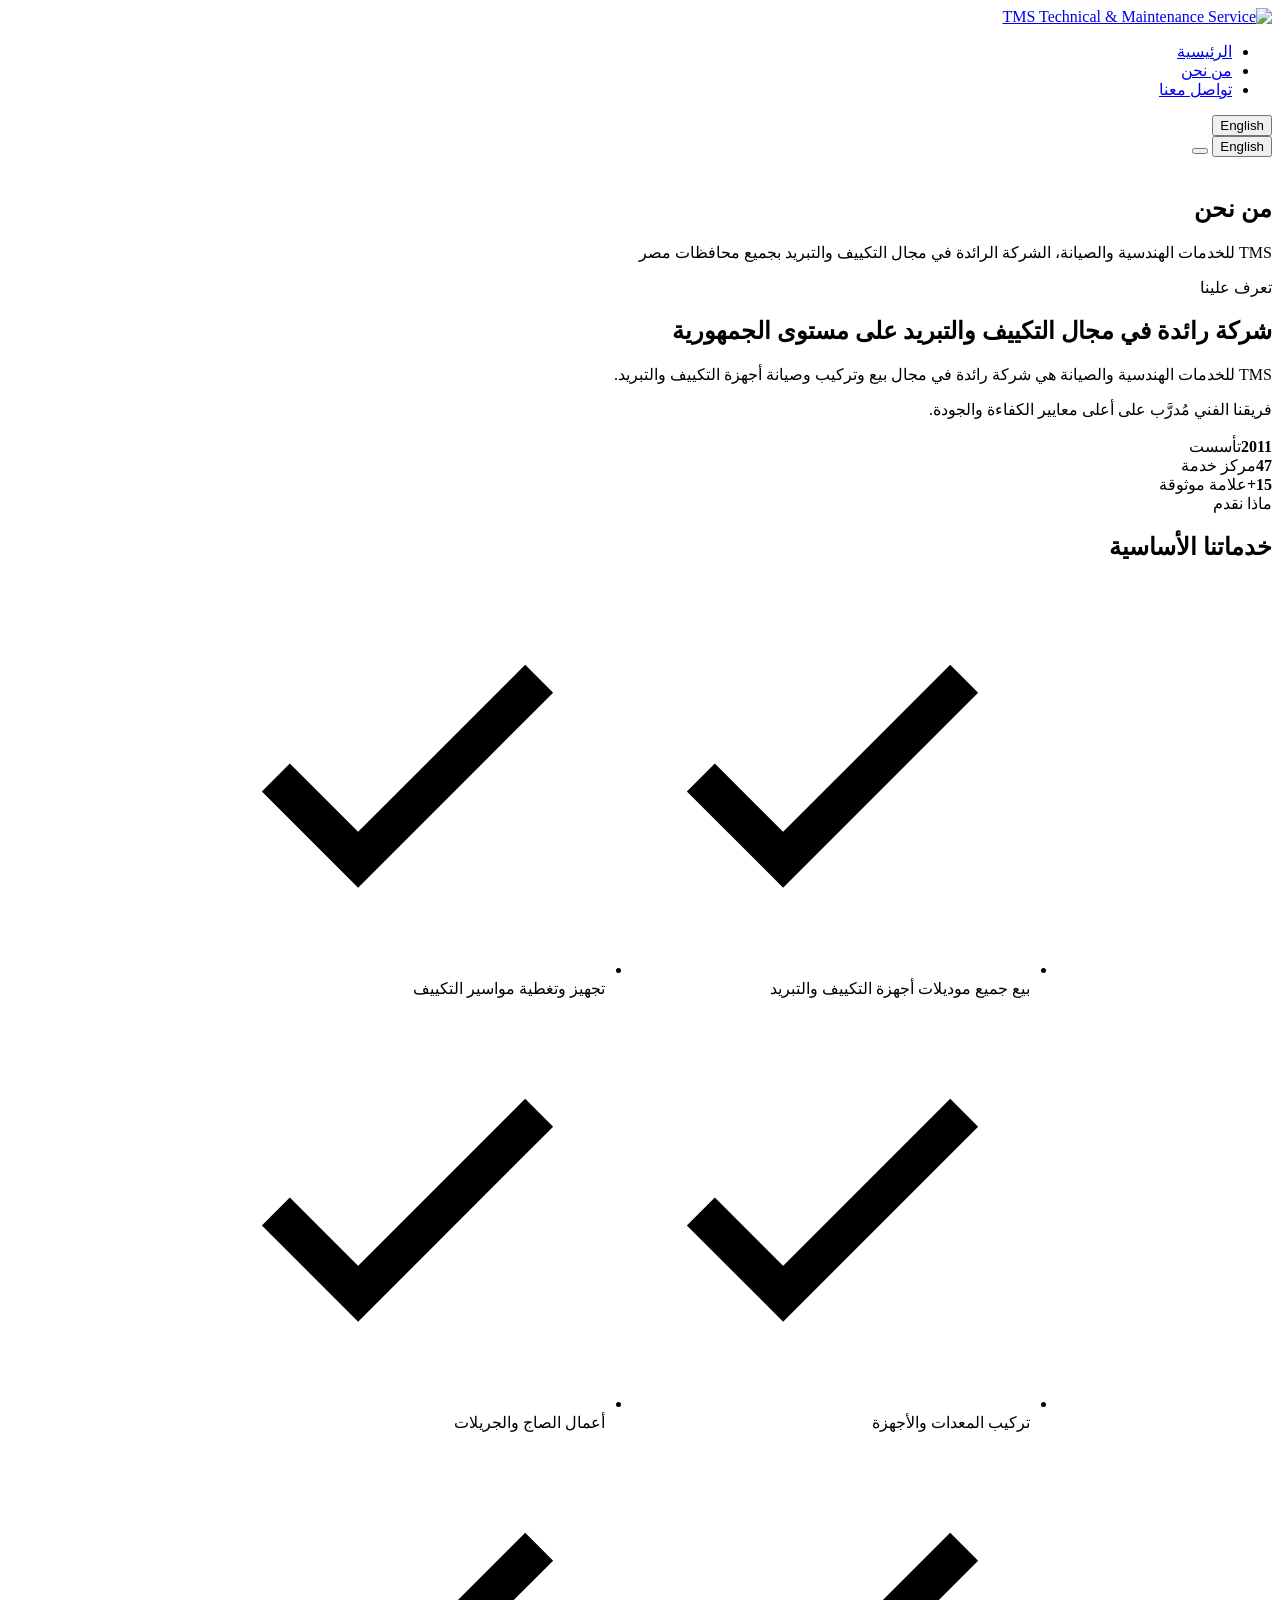
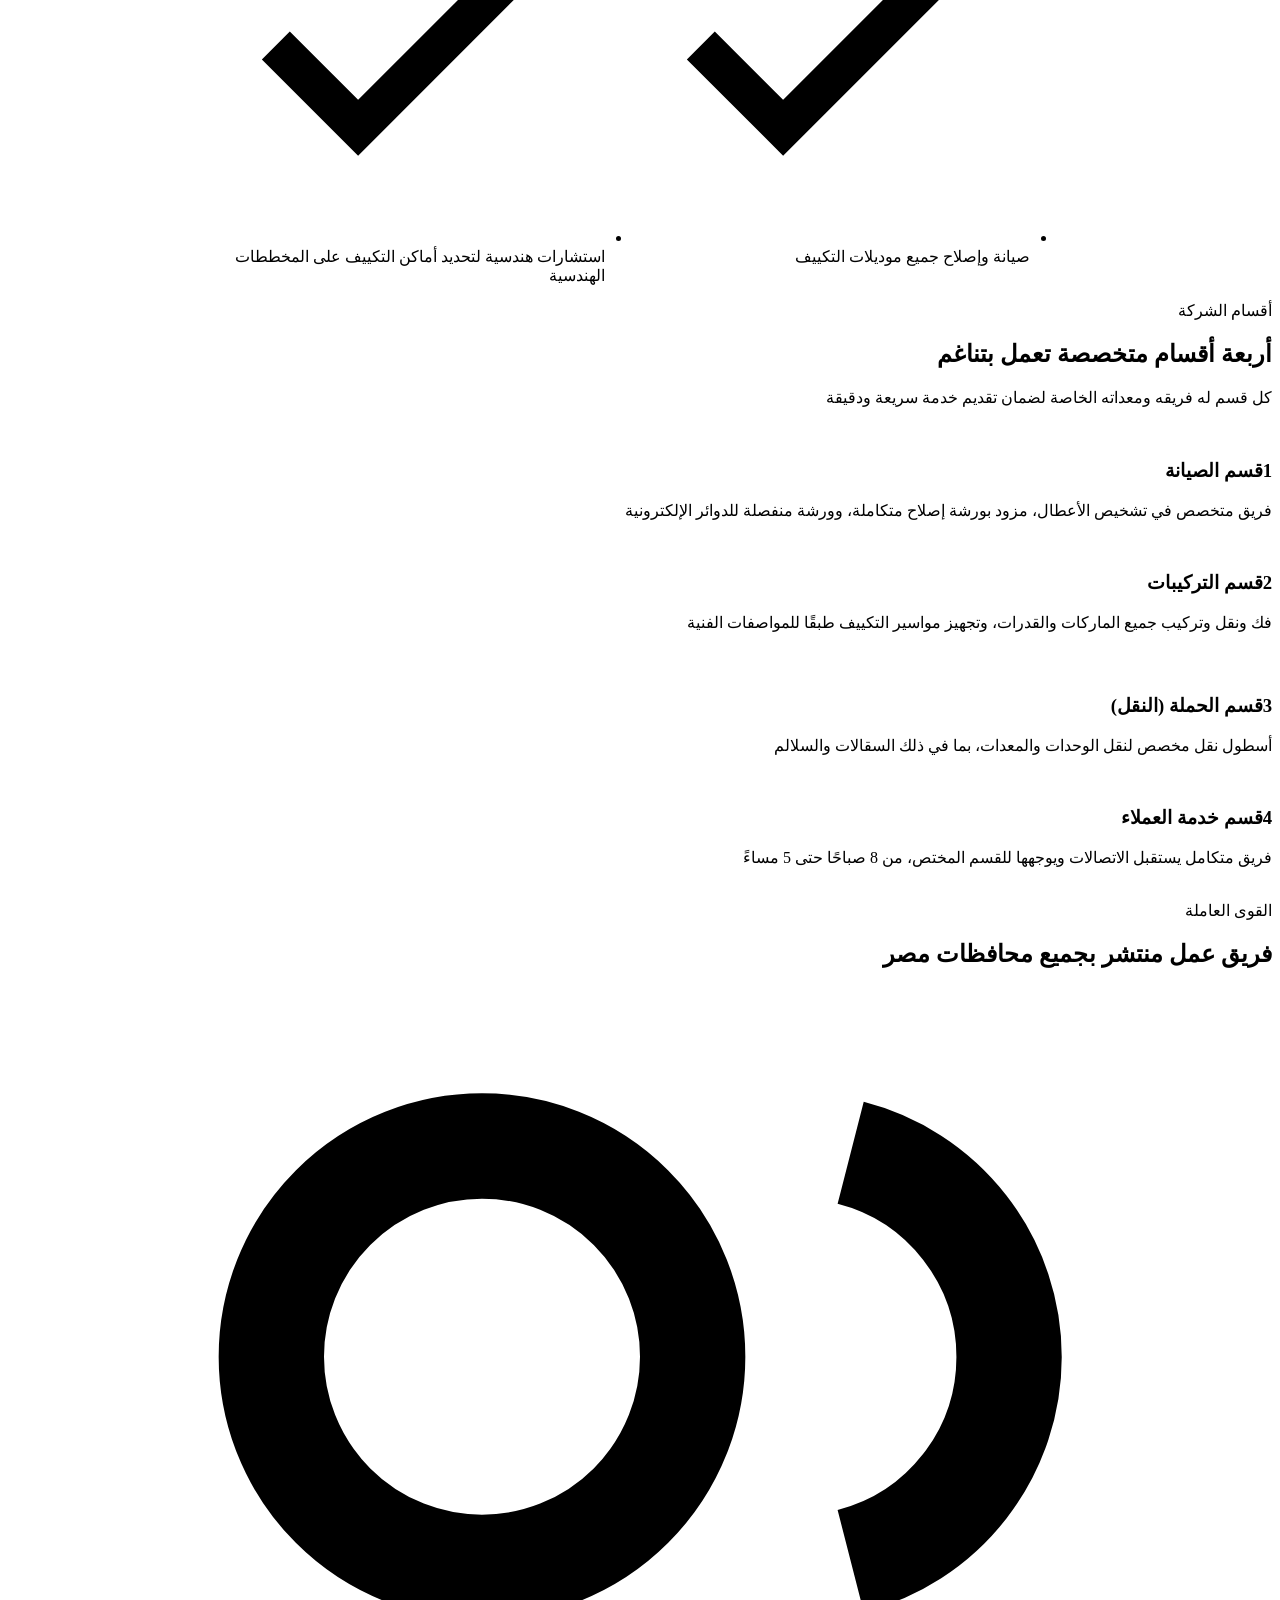
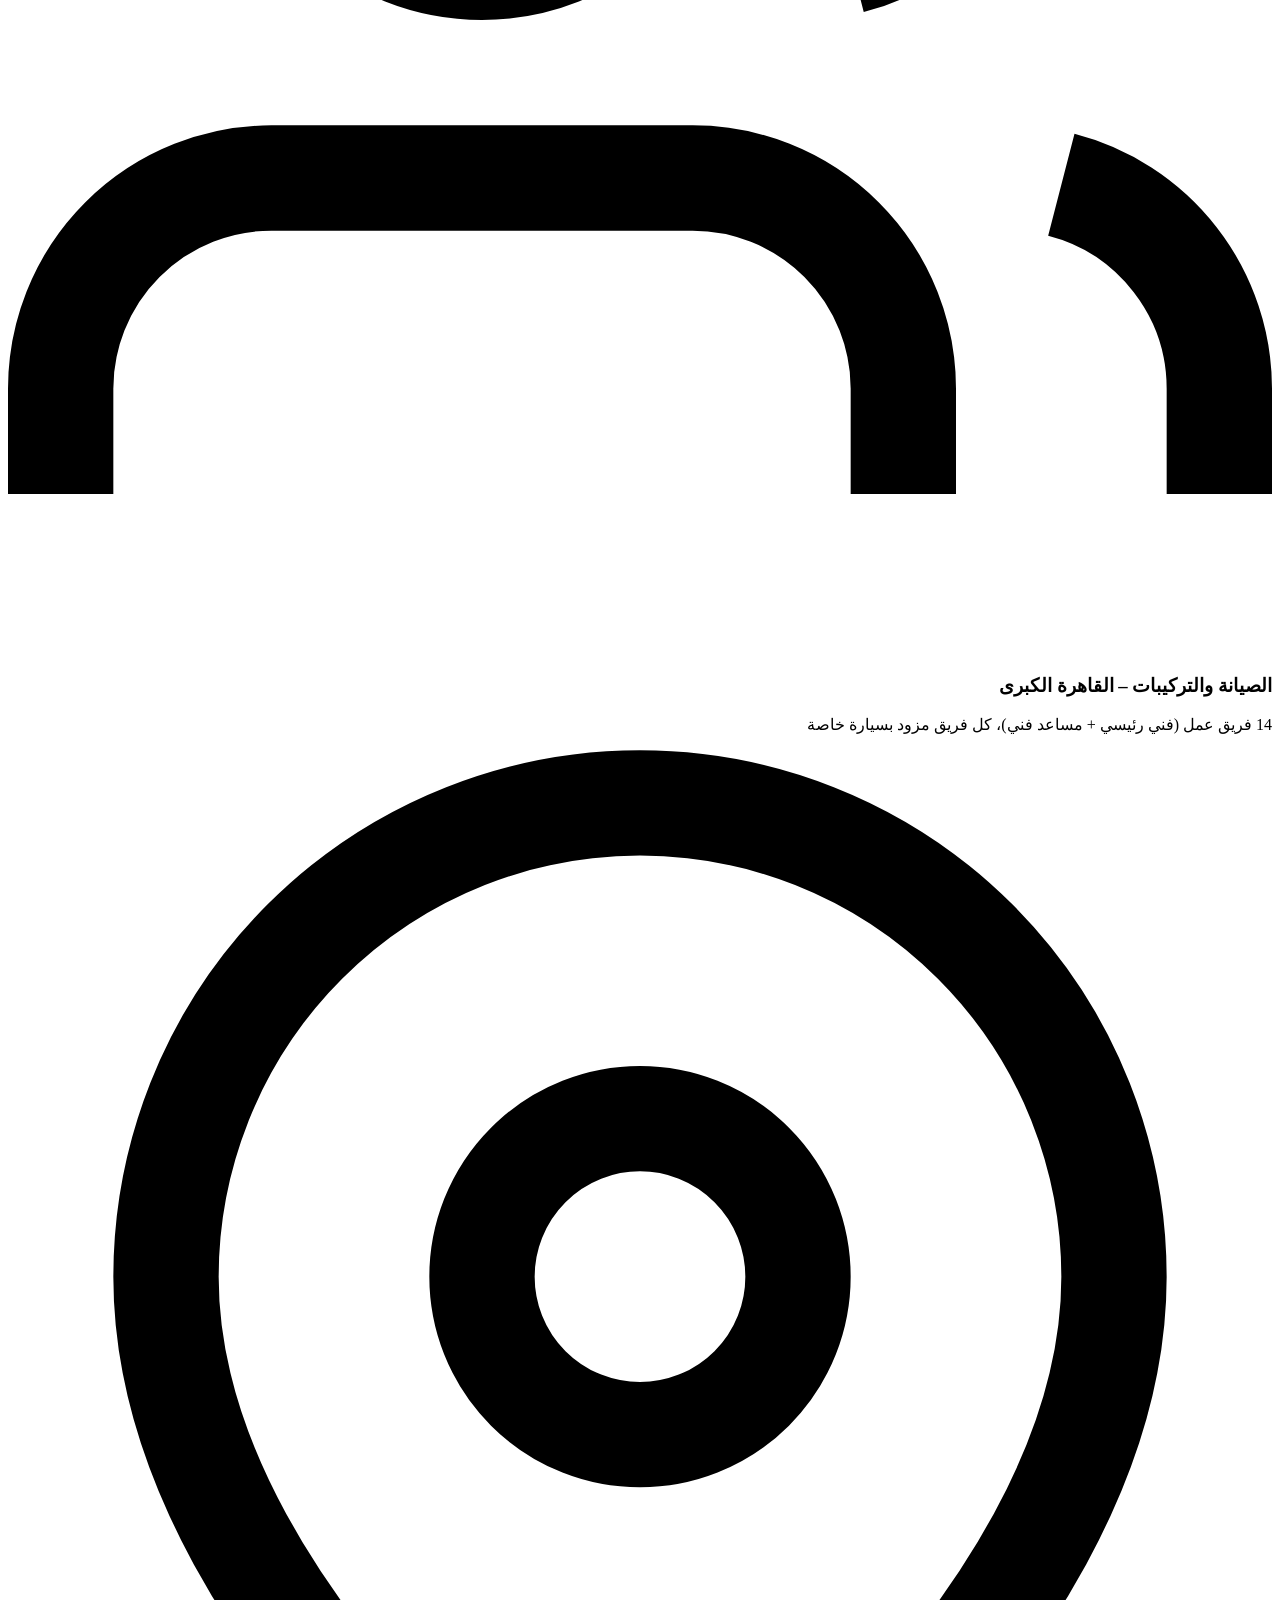
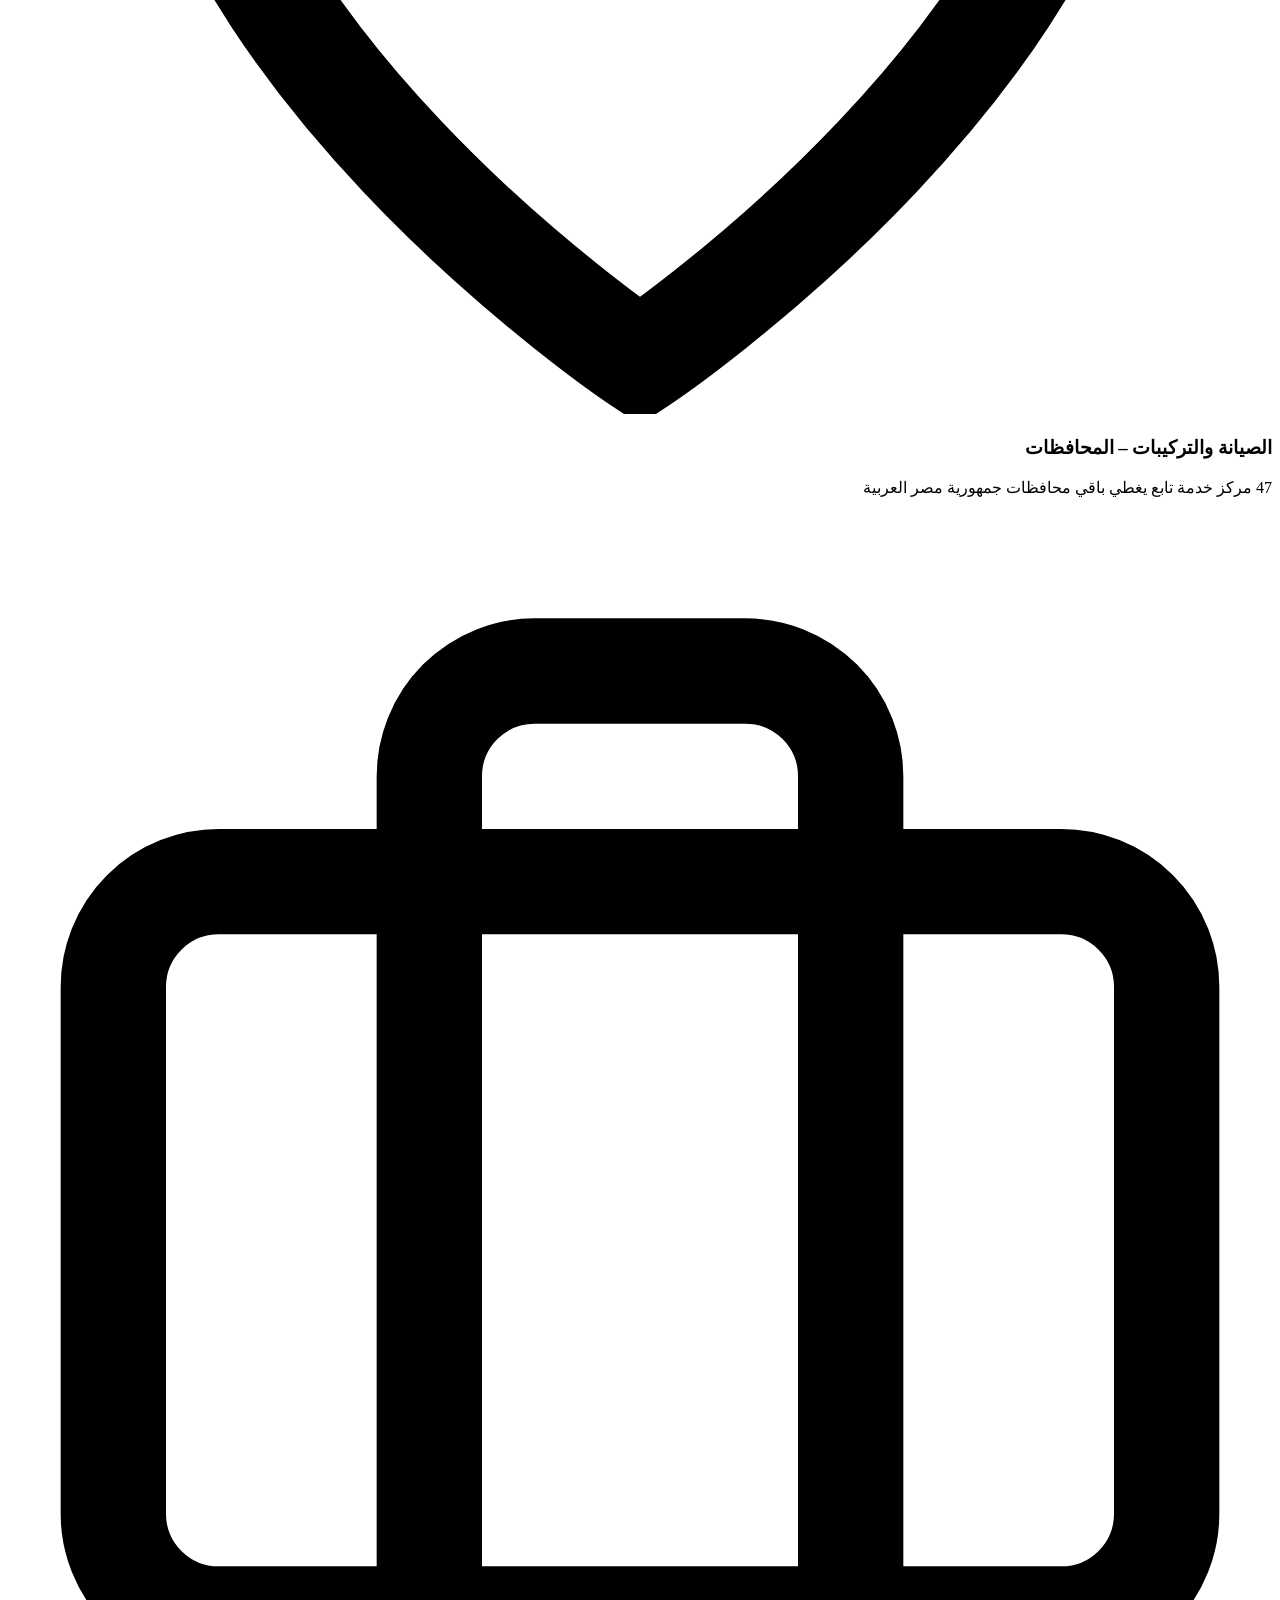
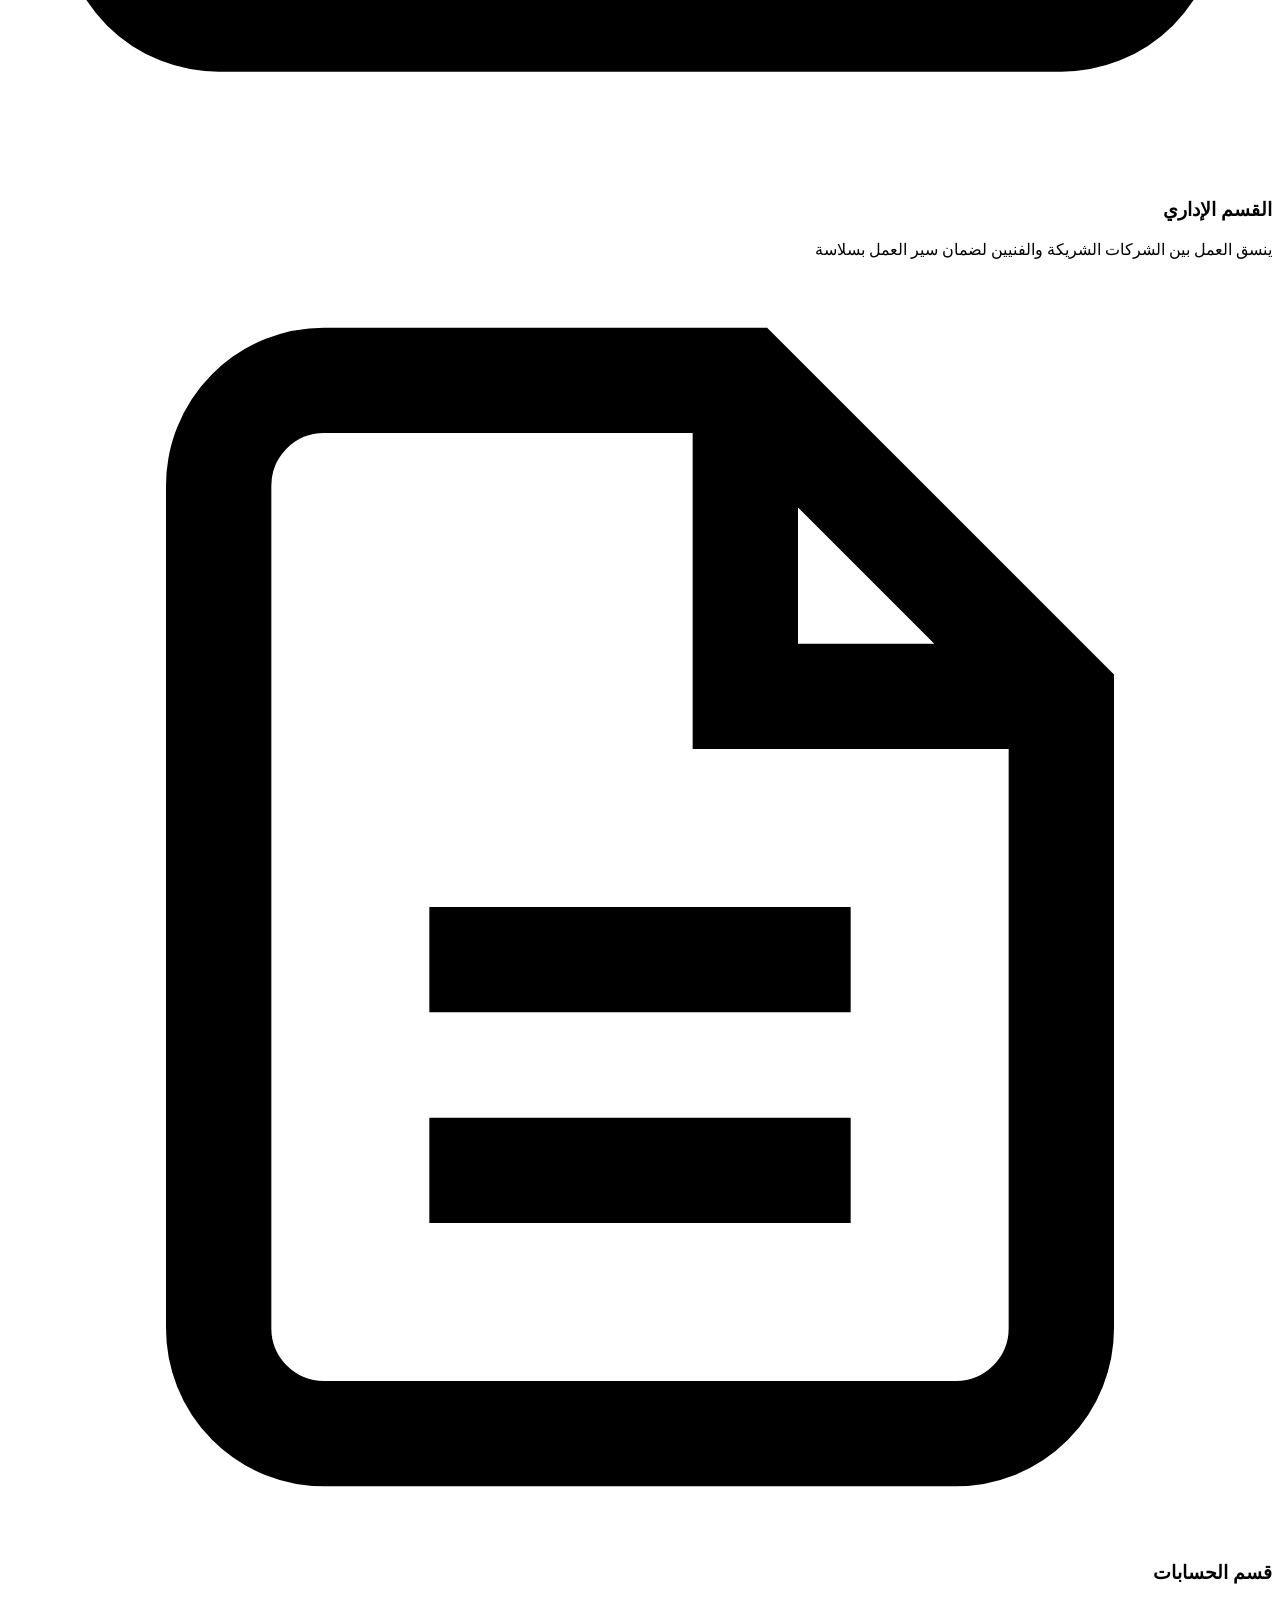
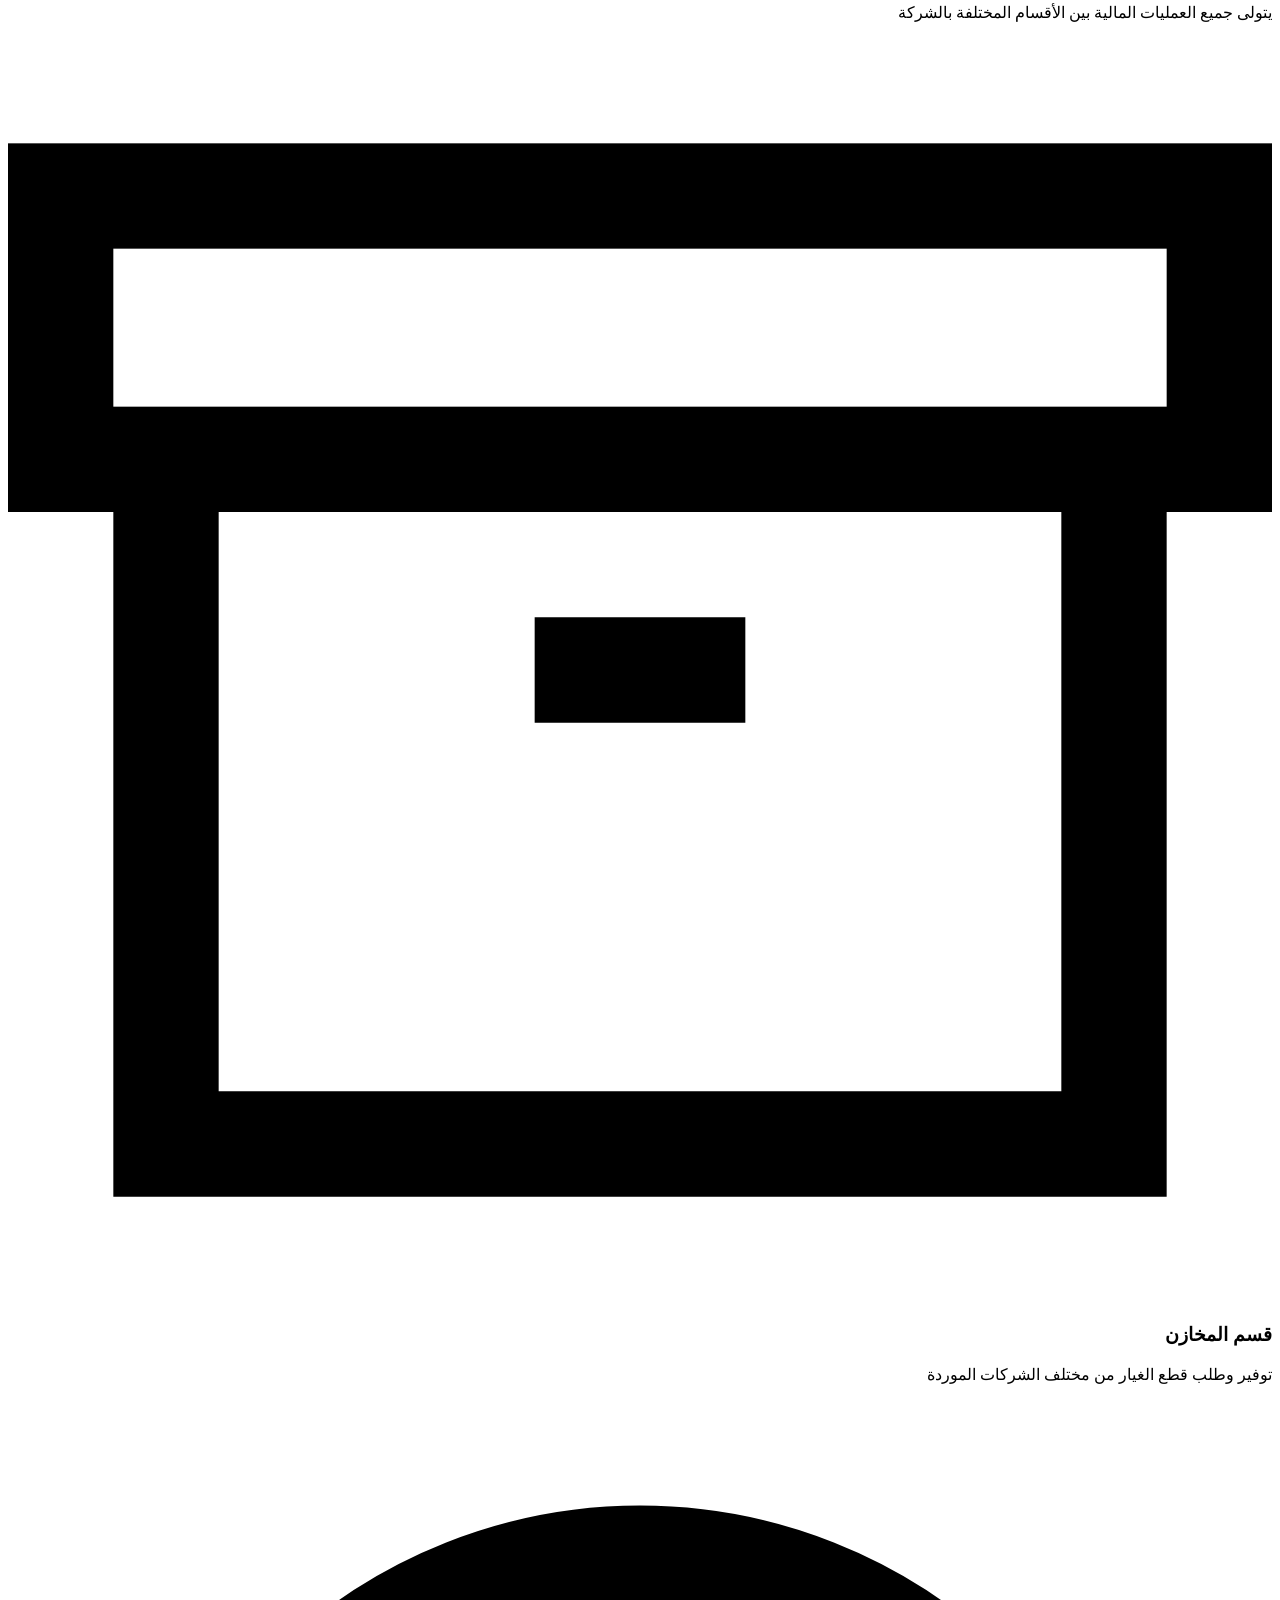
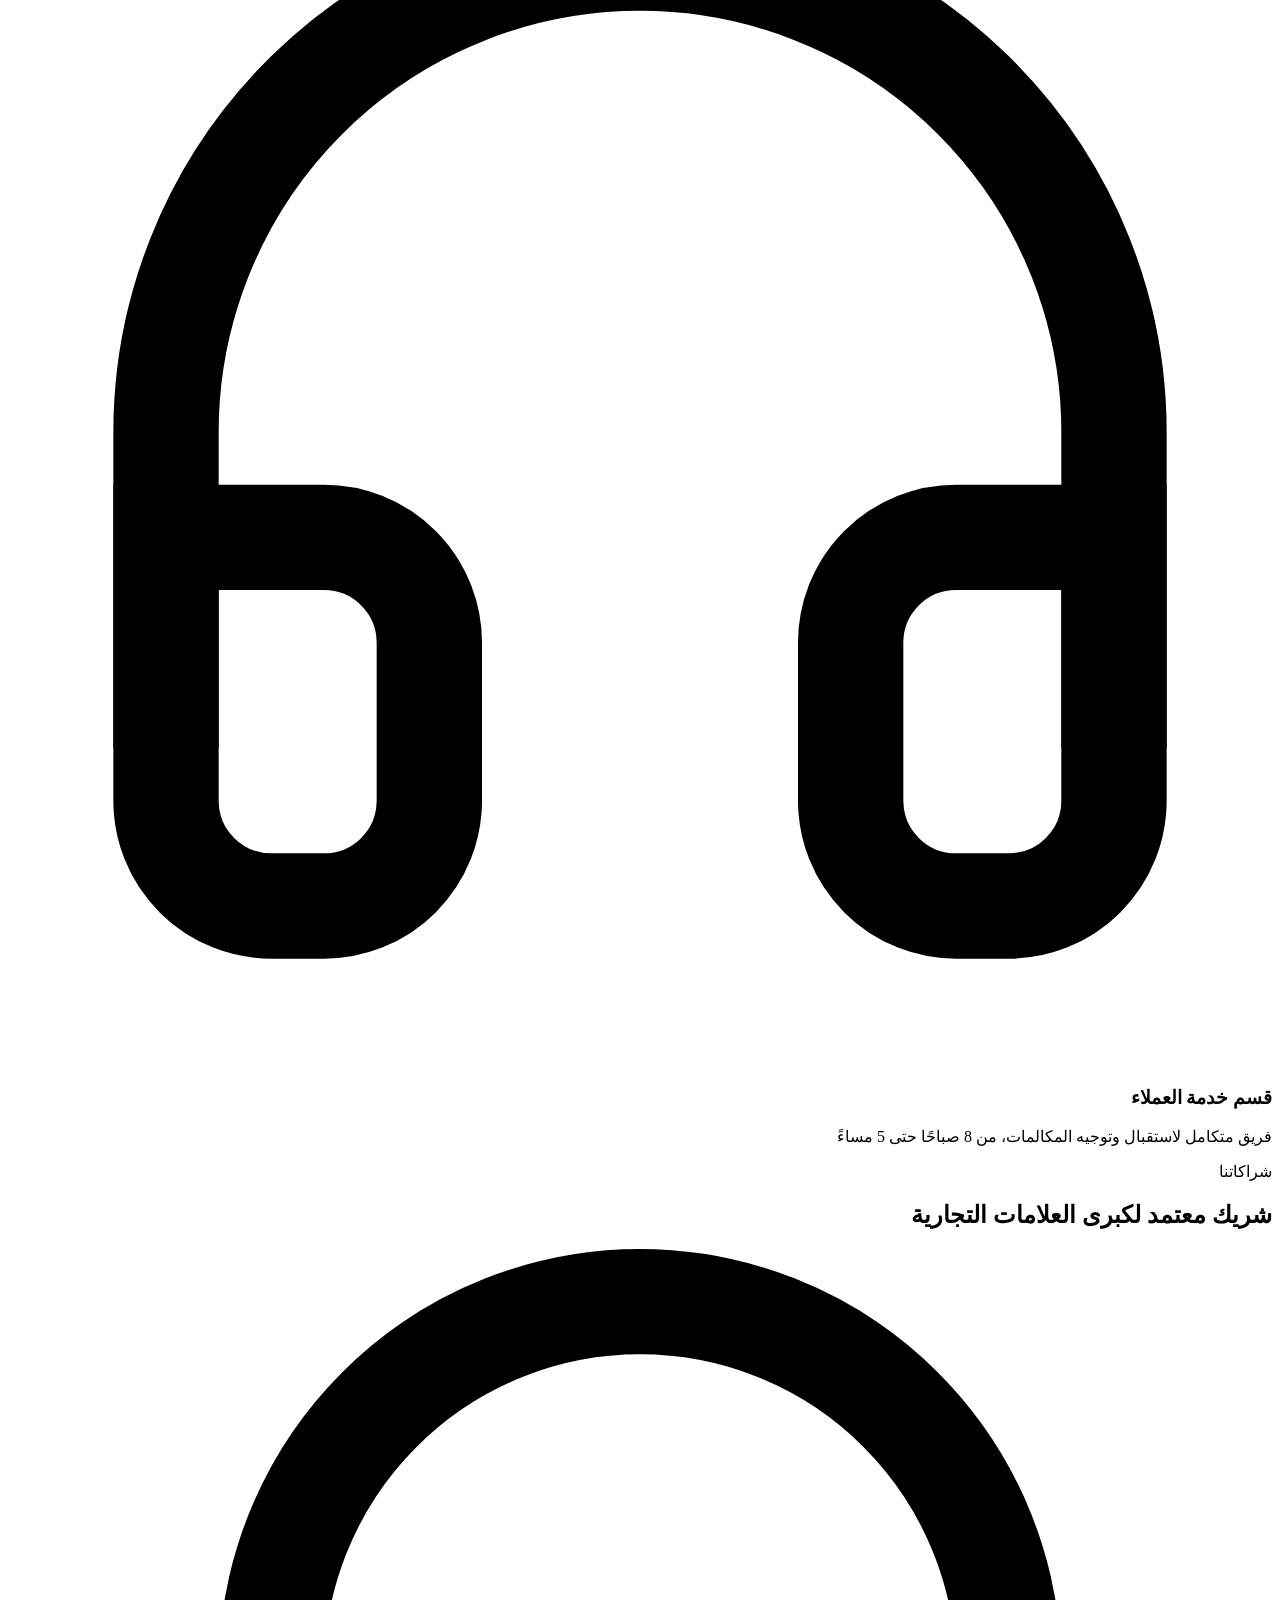
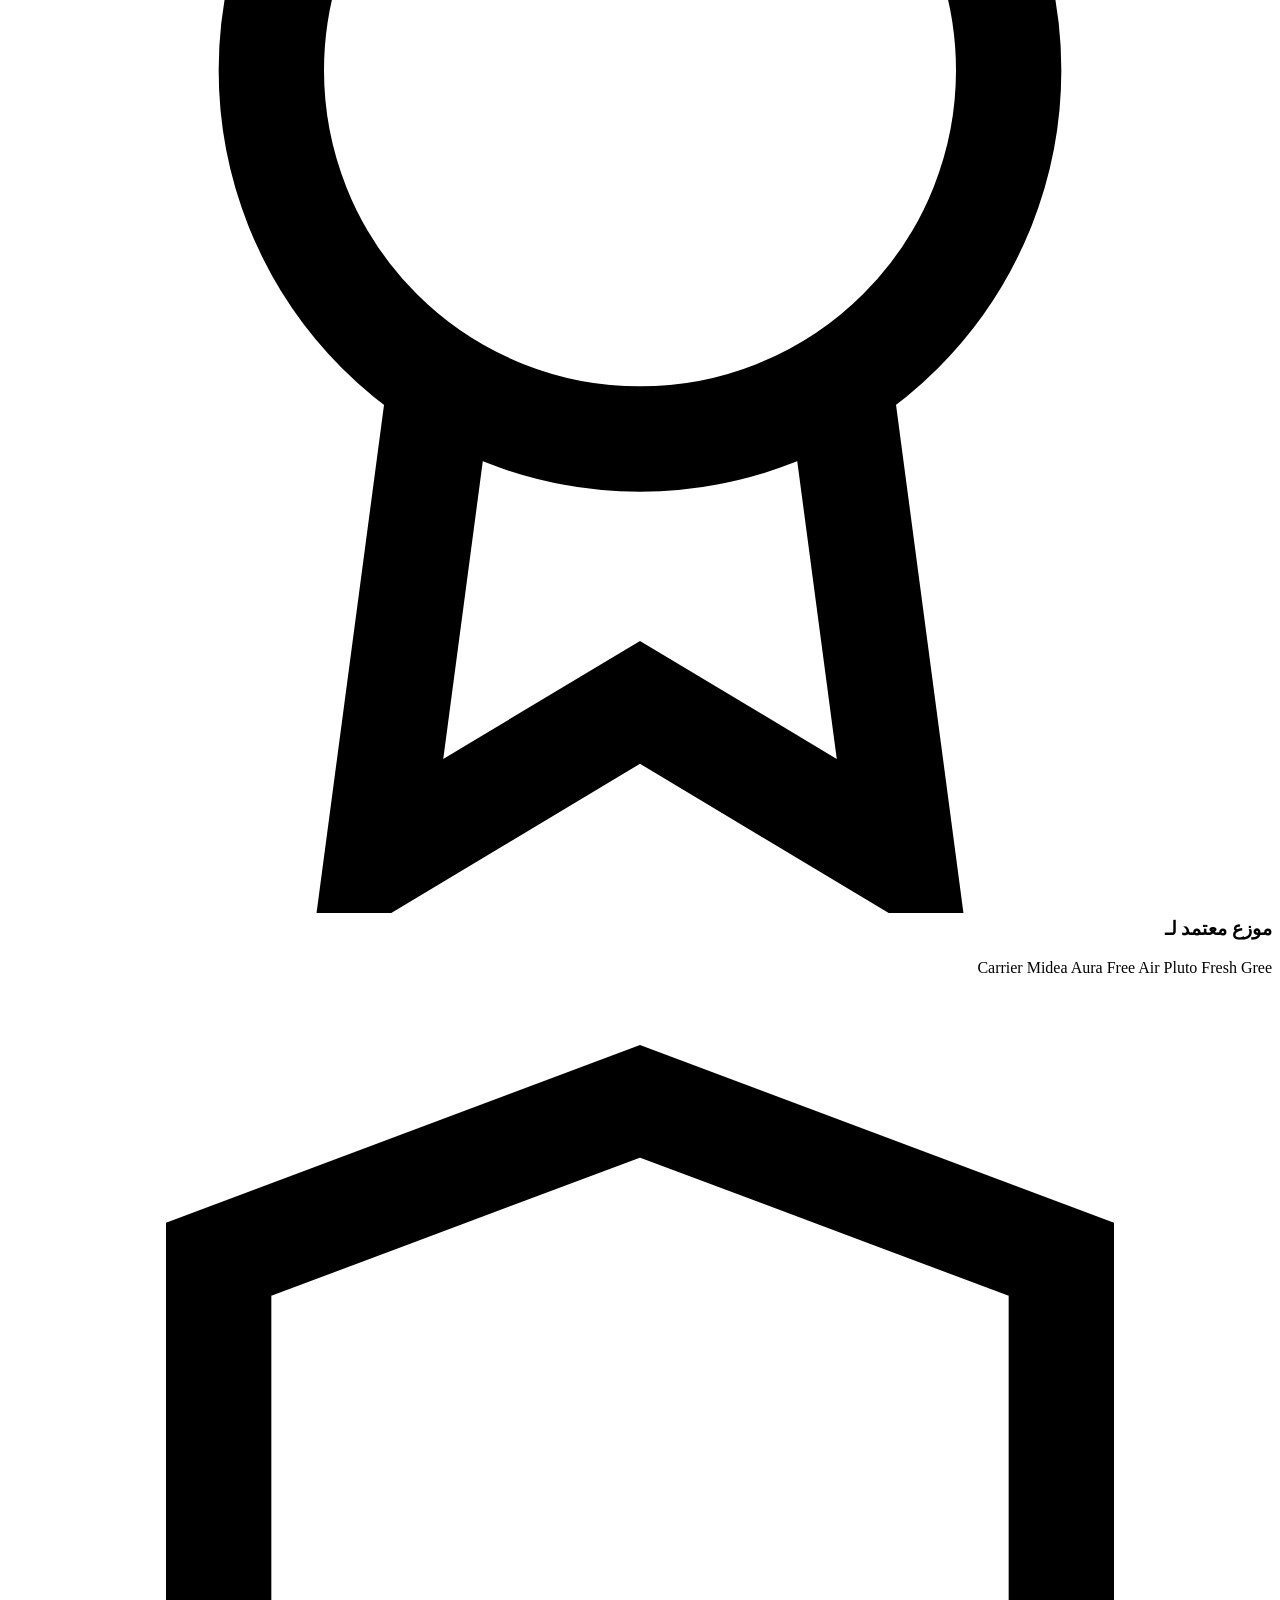
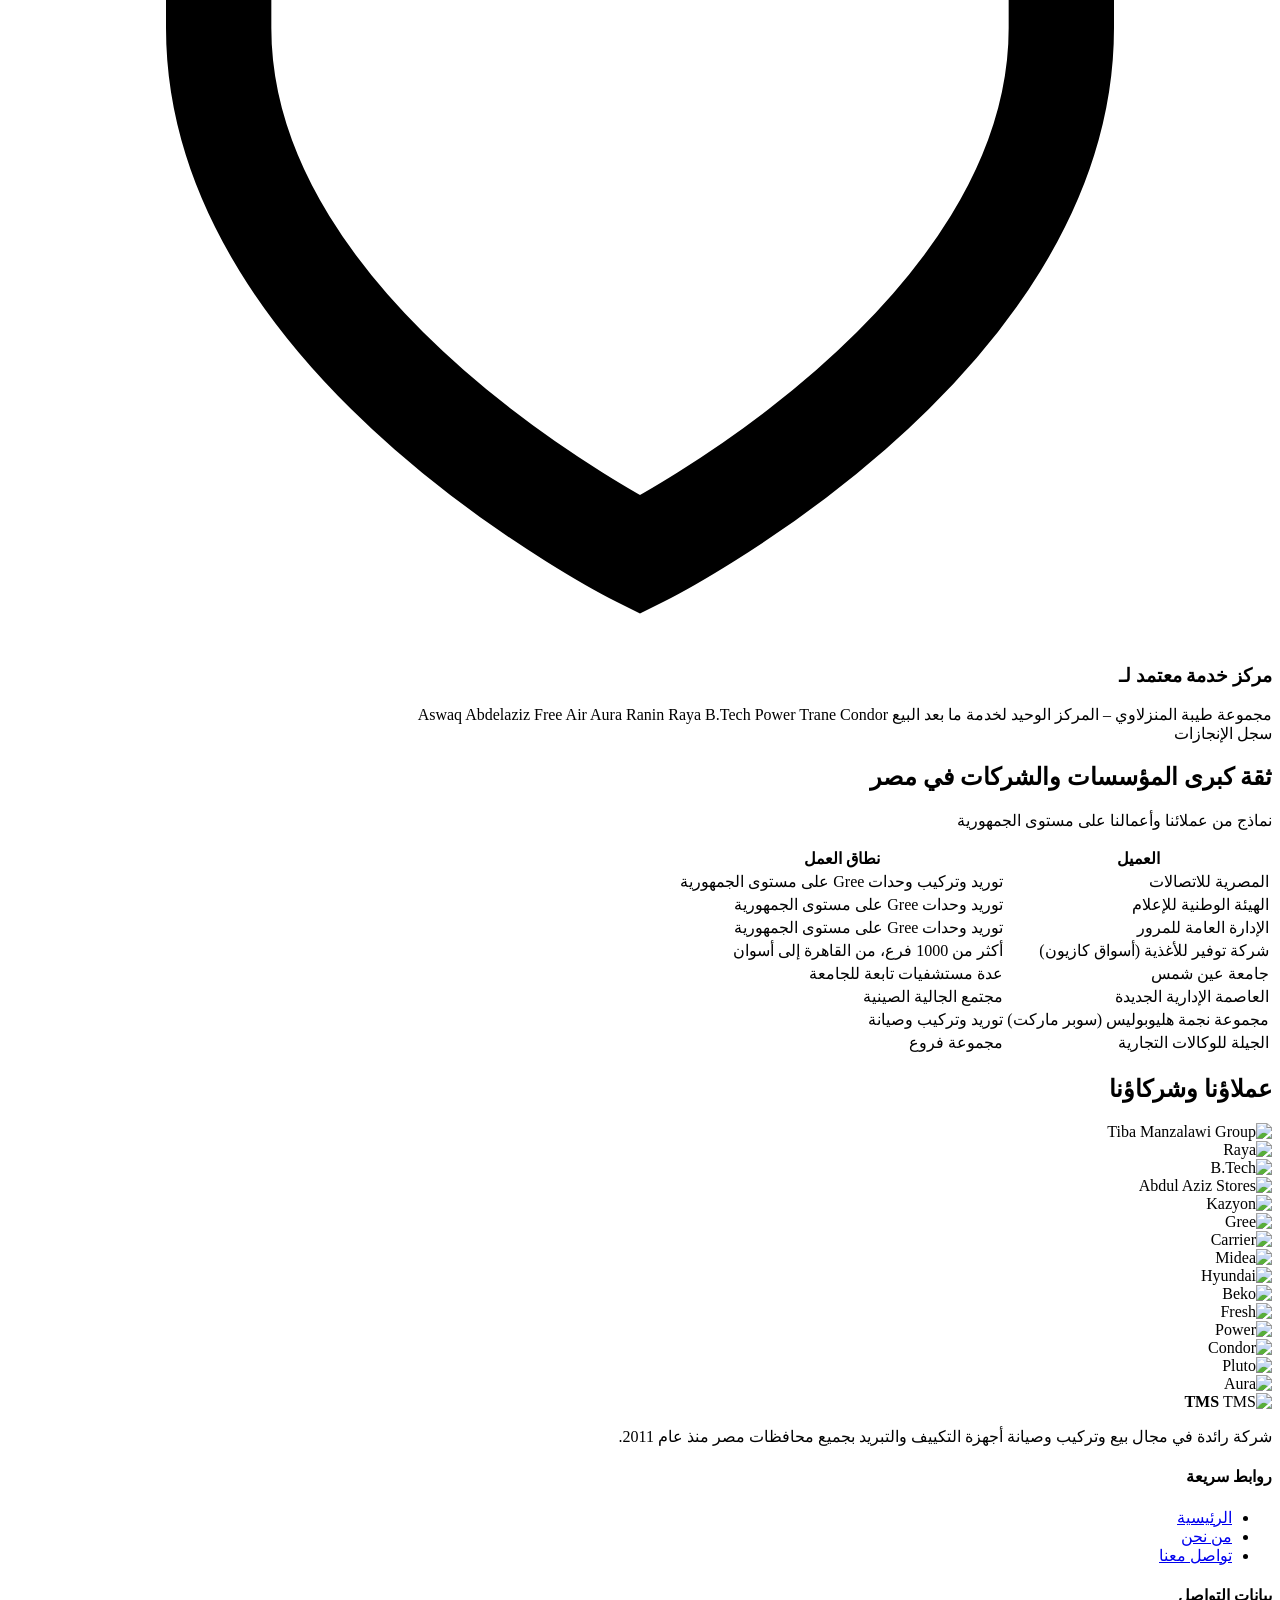
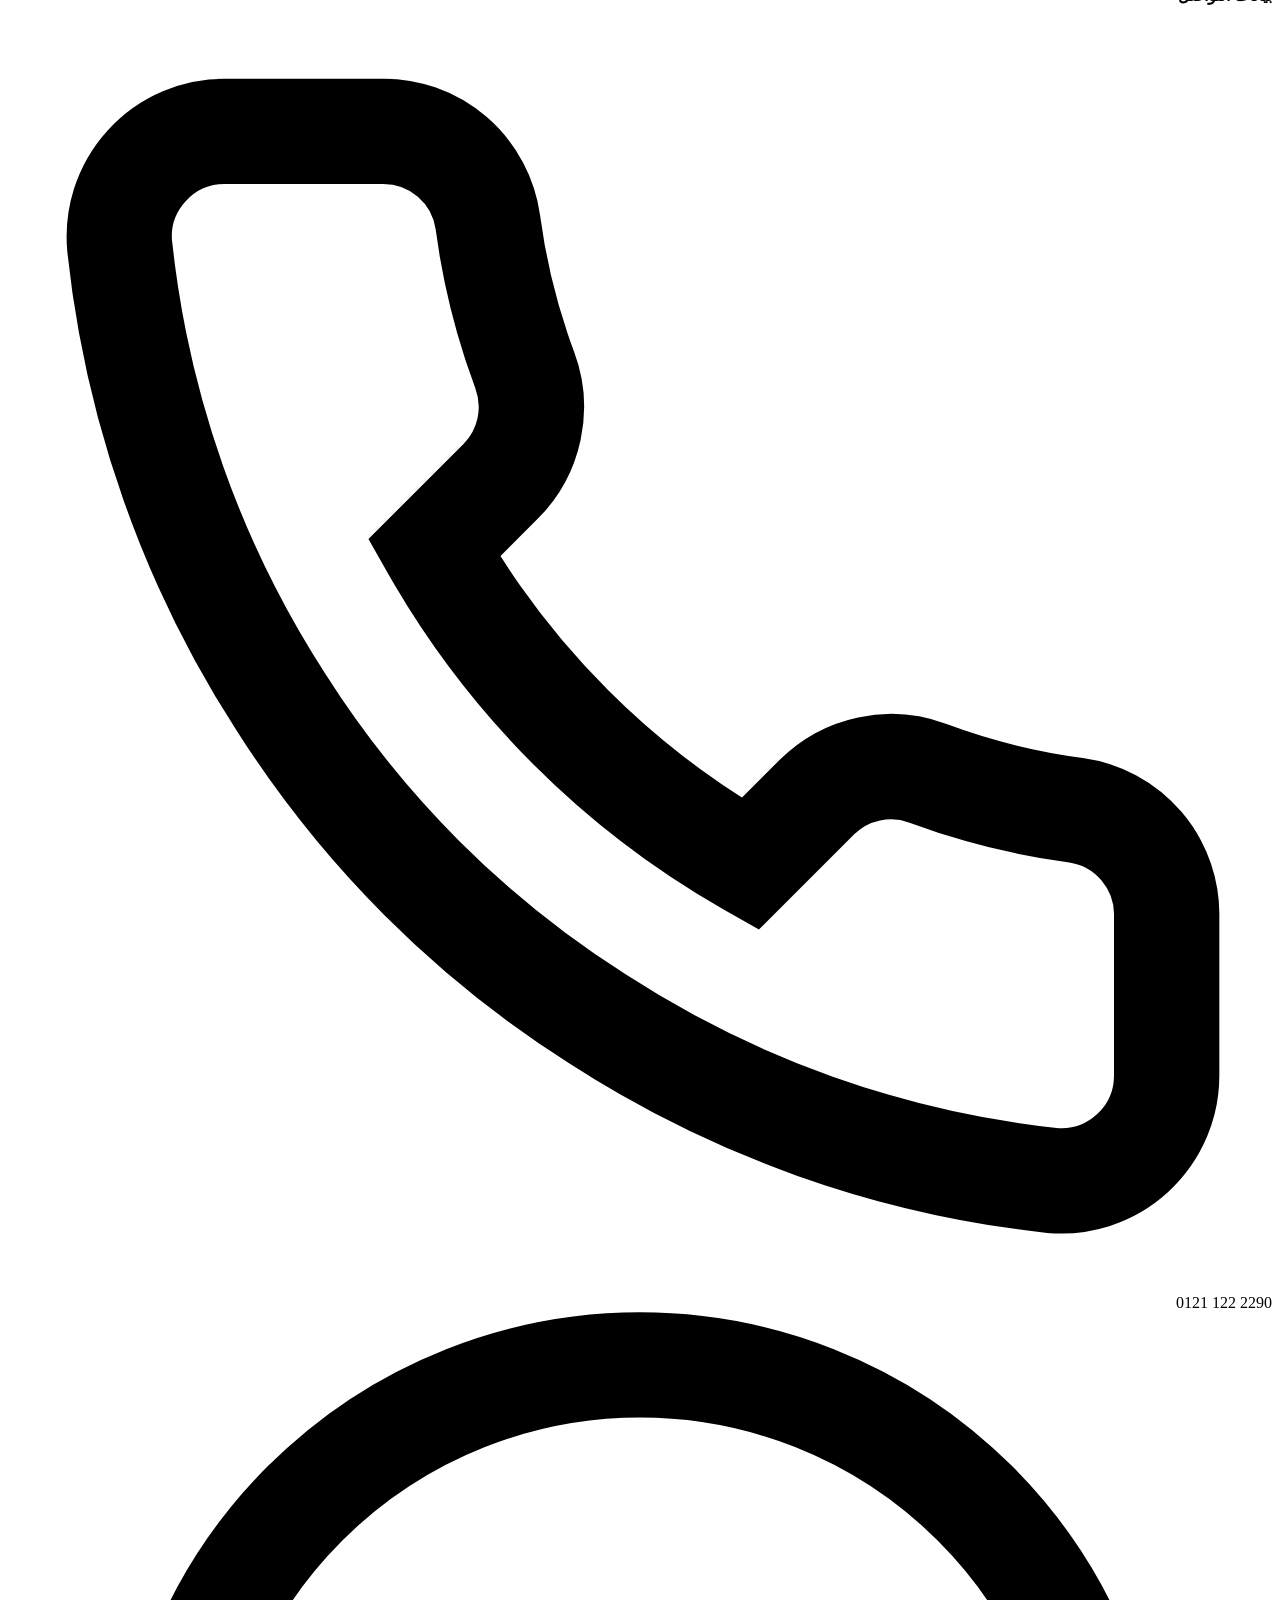
==== about.html @ 7bf766c4 "Add files via upload" ====
<!DOCTYPE html>
<html lang="ar" dir="rtl">
<head>
<meta charset="UTF-8">
<meta name="viewport" content="width=device-width, initial-scale=1.0">
<title data-i18n-title="meta.aboutTitle">TMS | من نحن</title>
<meta name="description" content="TMS للخدمات الهندسية والصيانة - شركة رائدة في مجال التكييف والتبريد بجميع محافظات مصر منذ 2011">
<script>(function(){try{var l=localStorage.getItem('tms-lang')||'ar';document.documentElement.setAttribute('lang',l);document.documentElement.setAttribute('dir', l==='ar'?'rtl':'ltr');}catch(e){}})();</script>
<link rel="preconnect" href="https://fonts.googleapis.com">
<link rel="preconnect" href="https://fonts.gstatic.com" crossorigin>
<link href="https://fonts.googleapis.com/css2?family=Cairo:wght@400;500;600;700;800&display=swap" rel="stylesheet">
<link rel="icon" type="image/svg+xml" href="assets/logo/favicon.svg">
<link rel="stylesheet" href="css/style.css">
</head>
<body>

<header class="site-header">
  <div class="container">
    <a href="index.html" class="brand">
      <img class="brand-logo" src="assets/logo/TMS-arabic-horizontal-blue-noline.svg" data-logo-ar="assets/logo/TMS-arabic-horizontal-blue-noline.svg" data-logo-en="assets/logo/TMS-horizontal-blue-noline.svg" alt="TMS Technical &amp; Maintenance Service">
    </a>
    <nav class="main-nav" id="main-nav">
      <ul>
        <li><a href="index.html" data-i18n="nav.home">الرئيسية</a></li>
        <li><a href="about.html" aria-current="page" data-i18n="nav.about">من نحن</a></li>
        <li><a href="contact.html" data-i18n="nav.contact">تواصل معنا</a></li>
      </ul>
      <div class="nav-actions">
        <button class="lang-toggle" type="button">English</button>
      </div>
    </nav>
    <div class="mobile-controls">
      <button class="lang-toggle" type="button">English</button>
      <button class="nav-burger" aria-label="Menu" aria-expanded="false" aria-controls="main-nav">
        <span></span><span></span><span></span>
      </button>
    </div>
  </div>
</header>

<main>

  <section class="page-hero">
    <div class="container">
      <img src="assets/logo/TMS-icon-white.svg" alt="">
      <h1 data-i18n="about.heroTitle">من نحن</h1>
      <p data-i18n="about.heroSub">TMS للخدمات الهندسية والصيانة، الشركة الرائدة في مجال التكييف والتبريد بجميع محافظات مصر</p>
    </div>
  </section>

  <!-- INTRO -->
  <section>
    <div class="container">
      <div class="intro-block">
        <div>
          <span class="tag-pill" data-i18n="about.introEyebrow">تعرف علينا</span>
          <h2 data-i18n="about.introTitle">شركة رائدة في مجال التكييف والتبريد على مستوى الجمهورية</h2>
          <p data-i18n="about.introText" style="color:var(--gray-500)">TMS للخدمات الهندسية والصيانة هي شركة رائدة في مجال بيع وتركيب وصيانة أجهزة التكييف والتبريد.</p>
          <div class="note-box" data-i18n="about.introNote">فريقنا الفني مُدرَّب على أعلى معايير الكفاءة والجودة.</div>
        </div>
        <div class="img-col">
          <div class="stat-graphic">
            <img src="assets/logo/TMS-icon-white.svg" alt="">
            <div class="grid">
              <div><b>2011</b><span data-i18n="stat.since">تأسست</span></div>
              <div><b>47</b><span data-i18n="stat.centers">مركز خدمة</span></div>
              <div><b>15+</b><span data-i18n="stat.brands">علامة موثوقة</span></div>
            </div>
          </div>
        </div>
      </div>
    </div>
  </section>

  <!-- CORE SERVICES -->
  <section class="bg-off">
    <div class="container">
      <div class="section-head">
        <span class="eyebrow" data-i18n="about.servicesEyebrow">ماذا نقدم</span>
        <h2 data-i18n="about.servicesTitle">خدماتنا الأساسية</h2>
      </div>
      <ul class="check-list" style="max-width:820px;margin-inline:auto;grid-template-columns:1fr 1fr;display:grid;gap:16px 30px;">
        <li><svg viewBox="0 0 24 24" fill="none" stroke="currentColor" stroke-width="2.4"><polyline points="20 6 9 17 4 12"/></svg><span data-i18n="about.service1">بيع جميع موديلات أجهزة التكييف والتبريد</span></li>
        <li><svg viewBox="0 0 24 24" fill="none" stroke="currentColor" stroke-width="2.4"><polyline points="20 6 9 17 4 12"/></svg><span data-i18n="about.service2">تجهيز وتغطية مواسير التكييف</span></li>
        <li><svg viewBox="0 0 24 24" fill="none" stroke="currentColor" stroke-width="2.4"><polyline points="20 6 9 17 4 12"/></svg><span data-i18n="about.service3">تركيب المعدات والأجهزة</span></li>
        <li><svg viewBox="0 0 24 24" fill="none" stroke="currentColor" stroke-width="2.4"><polyline points="20 6 9 17 4 12"/></svg><span data-i18n="about.service4">أعمال الصاج والجريلات</span></li>
        <li><svg viewBox="0 0 24 24" fill="none" stroke="currentColor" stroke-width="2.4"><polyline points="20 6 9 17 4 12"/></svg><span data-i18n="about.service5">صيانة وإصلاح جميع موديلات التكييف</span></li>
        <li><svg viewBox="0 0 24 24" fill="none" stroke="currentColor" stroke-width="2.4"><polyline points="20 6 9 17 4 12"/></svg><span data-i18n="about.service6">استشارات هندسية لتحديد أماكن التكييف على المخططات الهندسية</span></li>
      </ul>
    </div>
  </section>

  <!-- DEPARTMENTS -->
  <section>
    <div class="container">
      <div class="section-head">
        <span class="eyebrow" data-i18n="about.deptEyebrow">أقسام الشركة</span>
        <h2 data-i18n="about.deptTitle">أربعة أقسام متخصصة تعمل بتناغم</h2>
        <p data-i18n="about.deptSubtitle">كل قسم له فريقه ومعداته الخاصة لضمان تقديم خدمة سريعة ودقيقة</p>
      </div>
      <div class="dept-grid">
        <div class="dept-card">
          <div class="photo"><img src="assets/photos/installation.jpg" alt=""></div>
          <div class="body">
            <h3><span class="num">1</span><span data-i18n="dept.maintenance.title">قسم الصيانة</span></h3>
            <p data-i18n="dept.maintenance.desc">فريق متخصص في تشخيص الأعطال، مزود بورشة إصلاح متكاملة، وورشة منفصلة للدوائر الإلكترونية</p>
          </div>
        </div>
        <div class="dept-card">
          <div class="photo"><img src="assets/photos/team.jpg" alt=""></div>
          <div class="body">
            <h3><span class="num">2</span><span data-i18n="dept.installation.title">قسم التركيبات</span></h3>
            <p data-i18n="dept.installation.desc">فك ونقل وتركيب جميع الماركات والقدرات، وتجهيز مواسير التكييف طبقًا للمواصفات الفنية</p>
          </div>
        </div>
        <div class="dept-card">
          <div class="photo"><img src="assets/photos/truck.png" alt="" style="object-fit:contain;background:var(--off-white);padding:12px"></div>
          <div class="body">
            <h3><span class="num">3</span><span data-i18n="dept.transportation.title">قسم الحملة (النقل)</span></h3>
            <p data-i18n="dept.transportation.desc">أسطول نقل مخصص لنقل الوحدات والمعدات، بما في ذلك السقالات والسلالم</p>
          </div>
        </div>
        <div class="dept-card">
          <div class="photo"><img src="assets/photos/callcenter.jpg" alt=""></div>
          <div class="body">
            <h3><span class="num">4</span><span data-i18n="dept.callcenter.title">قسم خدمة العملاء</span></h3>
            <p data-i18n="dept.callcenter.desc">فريق متكامل يستقبل الاتصالات ويوجهها للقسم المختص، من 8 صباحًا حتى 5 مساءً</p>
          </div>
        </div>
      </div>
    </div>
  </section>

  <div class="divider"><img src="assets/logo/TMS-icon-blue.svg" alt=""></div>

  <!-- LABOR FORCE -->
  <section class="bg-off">
    <div class="container">
      <div class="section-head">
        <span class="eyebrow" data-i18n="about.laborEyebrow">القوى العاملة</span>
        <h2 data-i18n="about.laborTitle">فريق عمل منتشر بجميع محافظات مصر</h2>
      </div>
      <div class="labor-grid">
        <div class="labor-card">
          <div class="icon-badge"><svg viewBox="0 0 24 24" fill="none" stroke="currentColor" stroke-width="2"><path d="M17 21v-2a4 4 0 0 0-4-4H5a4 4 0 0 0-4 4v2"/><circle cx="9" cy="7" r="4"/><path d="M23 21v-2a4 4 0 0 0-3-3.87"/><path d="M16 3.13a4 4 0 0 1 0 7.75"/></svg></div>
          <h3 data-i18n="labor.cairo.title">الصيانة والتركيبات – القاهرة الكبرى</h3>
          <p data-i18n="labor.cairo.desc">14 فريق عمل (فني رئيسي + مساعد فني)، كل فريق مزود بسيارة خاصة</p>
        </div>
        <div class="labor-card">
          <div class="icon-badge"><svg viewBox="0 0 24 24" fill="none" stroke="currentColor" stroke-width="2"><path d="M21 10c0 7-9 13-9 13s-9-6-9-13a9 9 0 0 1 18 0z"/><circle cx="12" cy="10" r="3"/></svg></div>
          <h3 data-i18n="labor.governorates.title">الصيانة والتركيبات – المحافظات</h3>
          <p data-i18n="labor.governorates.desc">47 مركز خدمة تابع يغطي باقي محافظات جمهورية مصر العربية</p>
        </div>
        <div class="labor-card">
          <div class="icon-badge"><svg viewBox="0 0 24 24" fill="none" stroke="currentColor" stroke-width="2"><rect x="2" y="7" width="20" height="14" rx="2"/><path d="M16 21V5a2 2 0 0 0-2-2h-4a2 2 0 0 0-2 2v16"/></svg></div>
          <h3 data-i18n="labor.managerial.title">القسم الإداري</h3>
          <p data-i18n="labor.managerial.desc">ينسق العمل بين الشركات الشريكة والفنيين لضمان سير العمل بسلاسة</p>
        </div>
        <div class="labor-card">
          <div class="icon-badge"><svg viewBox="0 0 24 24" fill="none" stroke="currentColor" stroke-width="2"><path d="M14 2H6a2 2 0 0 0-2 2v16a2 2 0 0 0 2 2h12a2 2 0 0 0 2-2V8z"/><polyline points="14 2 14 8 20 8"/><line x1="16" y1="13" x2="8" y2="13"/><line x1="16" y1="17" x2="8" y2="17"/></svg></div>
          <h3 data-i18n="labor.accounting.title">قسم الحسابات</h3>
          <p data-i18n="labor.accounting.desc">يتولى جميع العمليات المالية بين الأقسام المختلفة بالشركة</p>
        </div>
        <div class="labor-card">
          <div class="icon-badge"><svg viewBox="0 0 24 24" fill="none" stroke="currentColor" stroke-width="2"><polyline points="21 8 21 21 3 21 3 8"/><rect x="1" y="3" width="22" height="5"/><line x1="10" y1="12" x2="14" y2="12"/></svg></div>
          <h3 data-i18n="labor.storage.title">قسم المخازن</h3>
          <p data-i18n="labor.storage.desc">توفير وطلب قطع الغيار من مختلف الشركات الموردة</p>
        </div>
        <div class="labor-card">
          <div class="icon-badge"><svg viewBox="0 0 24 24" fill="none" stroke="currentColor" stroke-width="2"><path d="M3 18v-6a9 9 0 0 1 18 0v6"/><path d="M21 19a2 2 0 0 1-2 2h-1a2 2 0 0 1-2-2v-3a2 2 0 0 1 2-2h3zM3 19a2 2 0 0 0 2 2h1a2 2 0 0 0 2-2v-3a2 2 0 0 0-2-2H3z"/></svg></div>
          <h3 data-i18n="labor.callcenter.title">قسم خدمة العملاء</h3>
          <p data-i18n="labor.callcenter.desc">فريق متكامل لاستقبال وتوجيه المكالمات، من 8 صباحًا حتى 5 مساءً</p>
        </div>
      </div>
    </div>
  </section>

  <!-- AUTHORIZED PARTNER -->
  <section>
    <div class="container">
      <div class="section-head">
        <span class="eyebrow" data-i18n="about.partnerEyebrow">شراكاتنا</span>
        <h2 data-i18n="about.partnerTitle">شريك معتمد لكبرى العلامات التجارية</h2>
      </div>
      <div class="partner-cols">
        <div class="partner-panel">
          <h3>
            <svg viewBox="0 0 24 24" fill="none" stroke="currentColor" stroke-width="2"><circle cx="12" cy="8" r="7"/><polyline points="8.21 13.89 7 23 12 20 17 23 15.79 13.88"/></svg>
            <span data-i18n="partner.distributorTitle">موزع معتمد لـ</span>
          </h3>
          <div class="tag-row">
            <span class="tag-chip">Carrier</span>
            <span class="tag-chip">Midea</span>
            <span class="tag-chip">Aura</span>
            <span class="tag-chip">Free Air</span>
            <span class="tag-chip">Pluto</span>
            <span class="tag-chip">Fresh</span>
            <span class="tag-chip">Gree</span>
          </div>
        </div>
        <div class="partner-panel">
          <h3>
            <svg viewBox="0 0 24 24" fill="none" stroke="currentColor" stroke-width="2"><path d="M12 22s8-4 8-10V5l-8-3-8 3v7c0 6 8 10 8 10z"/></svg>
            <span data-i18n="partner.serviceCenterTitle">مركز خدمة معتمد لـ</span>
          </h3>
          <div class="tag-row">
            <span class="tag-chip highlight" data-i18n="partner.tiba">مجموعة طيبة المنزلاوي – المركز الوحيد لخدمة ما بعد البيع</span>
            <span class="tag-chip">Aswaq Abdelaziz</span>
            <span class="tag-chip">Free Air</span>
            <span class="tag-chip">Aura</span>
            <span class="tag-chip">Ranin</span>
            <span class="tag-chip">Raya</span>
            <span class="tag-chip">B.Tech</span>
            <span class="tag-chip">Power</span>
            <span class="tag-chip">Trane</span>
            <span class="tag-chip">Condor</span>
          </div>
        </div>
      </div>
    </div>
  </section>

  <!-- TRACK RECORD -->
  <section class="bg-off">
    <div class="container">
      <div class="section-head">
        <span class="eyebrow" data-i18n="about.trackEyebrow">سجل الإنجازات</span>
        <h2 data-i18n="about.trackTitle">ثقة كبرى المؤسسات والشركات في مصر</h2>
        <p data-i18n="about.trackSubtitle">نماذج من عملائنا وأعمالنا على مستوى الجمهورية</p>
      </div>
      <div class="track-table-wrap">
        <table class="track-table">
          <thead>
            <tr>
              <th data-i18n="track.col.client">العميل</th>
              <th data-i18n="track.col.scope">نطاق العمل</th>
            </tr>
          </thead>
          <tbody>
            <tr><td data-i18n="track.telecom.name">المصرية للاتصالات</td><td data-i18n="track.telecom.desc">توريد وتركيب وحدات Gree على مستوى الجمهورية</td></tr>
            <tr><td data-i18n="track.media.name">الهيئة الوطنية للإعلام</td><td data-i18n="track.media.desc">توريد وحدات Gree على مستوى الجمهورية</td></tr>
            <tr><td data-i18n="track.traffic.name">الإدارة العامة للمرور</td><td data-i18n="track.traffic.desc">توريد وحدات Gree على مستوى الجمهورية</td></tr>
            <tr><td data-i18n="track.kazyon.name">شركة توفير للأغذية (أسواق كازيون)</td><td data-i18n="track.kazyon.desc">أكثر من 1000 فرع، من القاهرة إلى أسوان</td></tr>
            <tr><td data-i18n="track.ainshams.name">جامعة عين شمس</td><td data-i18n="track.ainshams.desc">عدة مستشفيات تابعة للجامعة</td></tr>
            <tr><td data-i18n="track.capital.name">العاصمة الإدارية الجديدة</td><td data-i18n="track.capital.desc">مجتمع الجالية الصينية</td></tr>
            <tr><td data-i18n="track.negma.name">مجموعة نجمة هليوبوليس (سوبر ماركت)</td><td data-i18n="track.negma.desc">توريد وتركيب وصيانة</td></tr>
            <tr><td data-i18n="track.gila.name">الجيلة للوكالات التجارية</td><td data-i18n="track.gila.desc">مجموعة فروع</td></tr>
          </tbody>
        </table>
      </div>
    </div>
  </section>

  <!-- CLIENTS & PARTNERS GRID -->
  <section>
    <div class="container">
      <div class="section-head">
        <h2 data-i18n="about.clientsTitle">عملاؤنا وشركاؤنا</h2>
      </div>
      <div class="clients-grid">
        <div class="brand-tile"><img src="assets/clients/tiba-sm.png" alt="Tiba Manzalawi Group"></div>
        <div class="brand-tile"><img src="assets/brands/raya-sm.png" alt="Raya"></div>
        <div class="brand-tile"><img src="assets/brands/btech-sm.png" alt="B.Tech"></div>
        <div class="brand-tile"><img src="assets/clients/abdelaziz-sm.png" alt="Abdul Aziz Stores"></div>
        <div class="brand-tile"><img src="assets/clients/kazyon-sm.png" alt="Kazyon"></div>
        <div class="brand-tile"><img src="assets/brands/gree-sm.png" alt="Gree"></div>
        <div class="brand-tile"><img src="assets/brands/carrier-sm.png" alt="Carrier"></div>
        <div class="brand-tile"><img src="assets/brands/midea-sm.png" alt="Midea"></div>
        <div class="brand-tile"><img src="assets/brands/hyundai-sm.png" alt="Hyundai"></div>
        <div class="brand-tile"><img src="assets/brands/beko-sm.png" alt="Beko"></div>
        <div class="brand-tile"><img src="assets/brands/fresh-sm.png" alt="Fresh"></div>
        <div class="brand-tile"><img src="assets/brands/power-sm.png" alt="Power"></div>
        <div class="brand-tile"><img src="assets/brands/condor-sm.png" alt="Condor"></div>
        <div class="brand-tile"><img src="assets/brands/pluto-sm.png" alt="Pluto"></div>
        <div class="brand-tile"><img src="assets/brands/aura-sm.png" alt="Aura"></div>
      </div>
    </div>
  </section>

</main>

<footer class="site-footer">
  <div class="container">
    <div class="footer-grid">
      <div>
        <div class="footer-brand">
          <img src="assets/logo/TMS-icon-white.svg" alt="TMS">
          <strong>TMS</strong>
        </div>
        <p data-i18n="footer.desc">شركة رائدة في مجال بيع وتركيب وصيانة أجهزة التكييف والتبريد بجميع محافظات مصر منذ عام 2011.</p>
      </div>
      <div>
        <h4 data-i18n="footer.quicklinks">روابط سريعة</h4>
        <ul>
          <li><a href="index.html" data-i18n="nav.home">الرئيسية</a></li>
          <li><a href="about.html" data-i18n="nav.about">من نحن</a></li>
          <li><a href="contact.html" data-i18n="nav.contact">تواصل معنا</a></li>
        </ul>
      </div>
      <div>
        <h4 data-i18n="footer.contactTitle">بيانات التواصل</h4>
        <div class="footer-contact-item">
          <svg viewBox="0 0 24 24" fill="none" stroke="currentColor" stroke-width="2"><path d="M22 16.92v3a2 2 0 0 1-2.18 2 19.79 19.79 0 0 1-8.63-3.07 19.5 19.5 0 0 1-6-6 19.79 19.79 0 0 1-3.07-8.67A2 2 0 0 1 4.11 2h3a2 2 0 0 1 2 1.72 12.84 12.84 0 0 0 .7 2.81 2 2 0 0 1-.45 2.11L8.09 9.91a16 16 0 0 0 6 6l1.27-1.27a2 2 0 0 1 2.11-.45 12.84 12.84 0 0 0 2.81.7A2 2 0 0 1 22 16.92z"/></svg>
          <span dir="ltr">0121 122 2290</span>
        </div>
        <div class="footer-contact-item">
          <svg viewBox="0 0 24 24" fill="none" stroke="currentColor" stroke-width="2"><path d="M21 10c0 7-9 13-9 13s-9-6-9-13a9 9 0 0 1 18 0z"/><circle cx="12" cy="10" r="3"/></svg>
          <span data-i18n="contact.addressValue">المنطقة الصناعية، العباسية</span>
        </div>
        <a class="social-link" href="https://www.facebook.com/technichalandmaintenanceservice" target="_blank" rel="noopener">
          <svg viewBox="0 0 24 24" fill="none" stroke="currentColor" stroke-width="2" stroke-linecap="round" stroke-linejoin="round"><path d="M18 2h-3a5 5 0 0 0-5 5v3H7v4h3v8h4v-8h3l1-4h-4V7a1 1 0 0 1 1-1h3z"/></svg>
          <span data-i18n="footer.follow">تابعنا على فيسبوك</span>
        </a>
      </div>
    </div>
    <div class="footer-bottom">
      <span>&copy; <span id="footer-year">2026</span> <span data-i18n="footer.rightsText">TMS للخدمات الفنية والصيانة. جميع الحقوق محفوظة.</span></span>
    </div>
  </div>
</footer>

<a class="whatsapp-fab" href="https://wa.me/201211222290" target="_blank" rel="noopener" data-i18n-aria="whatsapp.label" aria-label="تواصل معنا عبر واتساب">
  <svg viewBox="0 0 24 24"><path d="M17.472 14.382c-.297-.149-1.758-.867-2.03-.967-.273-.099-.471-.148-.67.15-.197.297-.767.966-.94 1.164-.173.199-.347.223-.644.075-.297-.15-1.255-.463-2.39-1.475-.883-.788-1.48-1.761-1.653-2.059-.173-.297-.018-.458.13-.606.134-.133.298-.347.446-.52.149-.174.198-.298.298-.497.099-.198.05-.371-.025-.52-.075-.149-.669-1.612-.916-2.207-.242-.579-.487-.5-.669-.51-.173-.008-.371-.01-.57-.01-.198 0-.52.074-.792.372-.272.297-1.04 1.016-1.04 2.479 0 1.462 1.065 2.875 1.213 3.074.148.198 2.095 3.2 5.076 4.487.71.306 1.263.489 1.694.625.712.227 1.36.195 1.871.118.571-.085 1.758-.719 2.006-1.413.248-.694.248-1.289.173-1.413-.074-.124-.272-.198-.57-.347z"/><path d="M12.004 2.003c-5.514 0-9.997 4.483-9.997 9.997 0 1.762.463 3.483 1.343 4.997L2 22l5.116-1.334a9.98 9.98 0 0 0 4.888 1.28h.004c5.514 0 9.997-4.483 9.997-9.997 0-2.669-1.04-5.178-2.928-7.066a9.935 9.935 0 0 0-7.073-2.93zm0 18.174a8.26 8.26 0 0 1-4.223-1.157l-.303-.18-3.037.79.81-2.96-.198-.306a8.221 8.221 0 0 1-1.267-4.365c0-4.548 3.7-8.248 8.25-8.248 2.203 0 4.273.858 5.83 2.417a8.185 8.185 0 0 1 2.415 5.834c-.001 4.548-3.701 8.248-8.277 8.248z"/></svg>
</a>

<script src="js/i18n.js"></script>
<script src="js/main.js"></script>
</body>
</html>
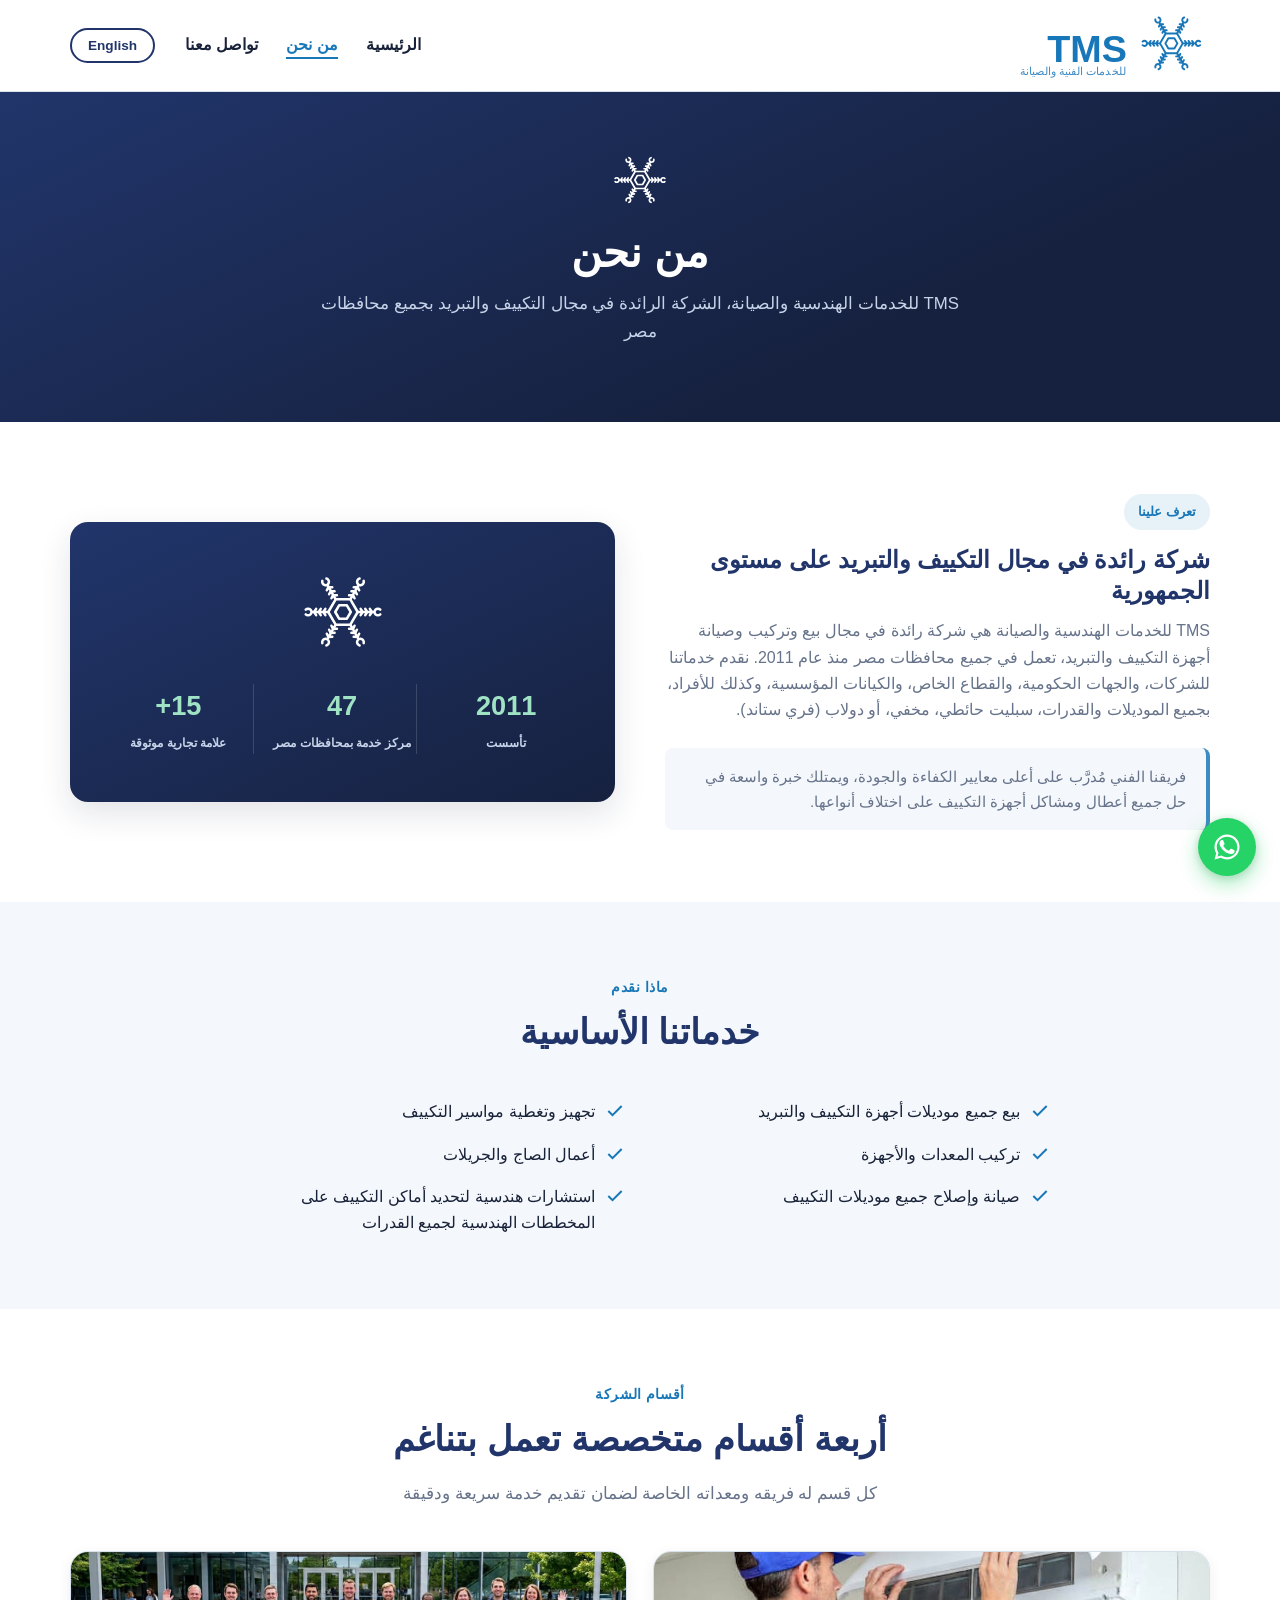
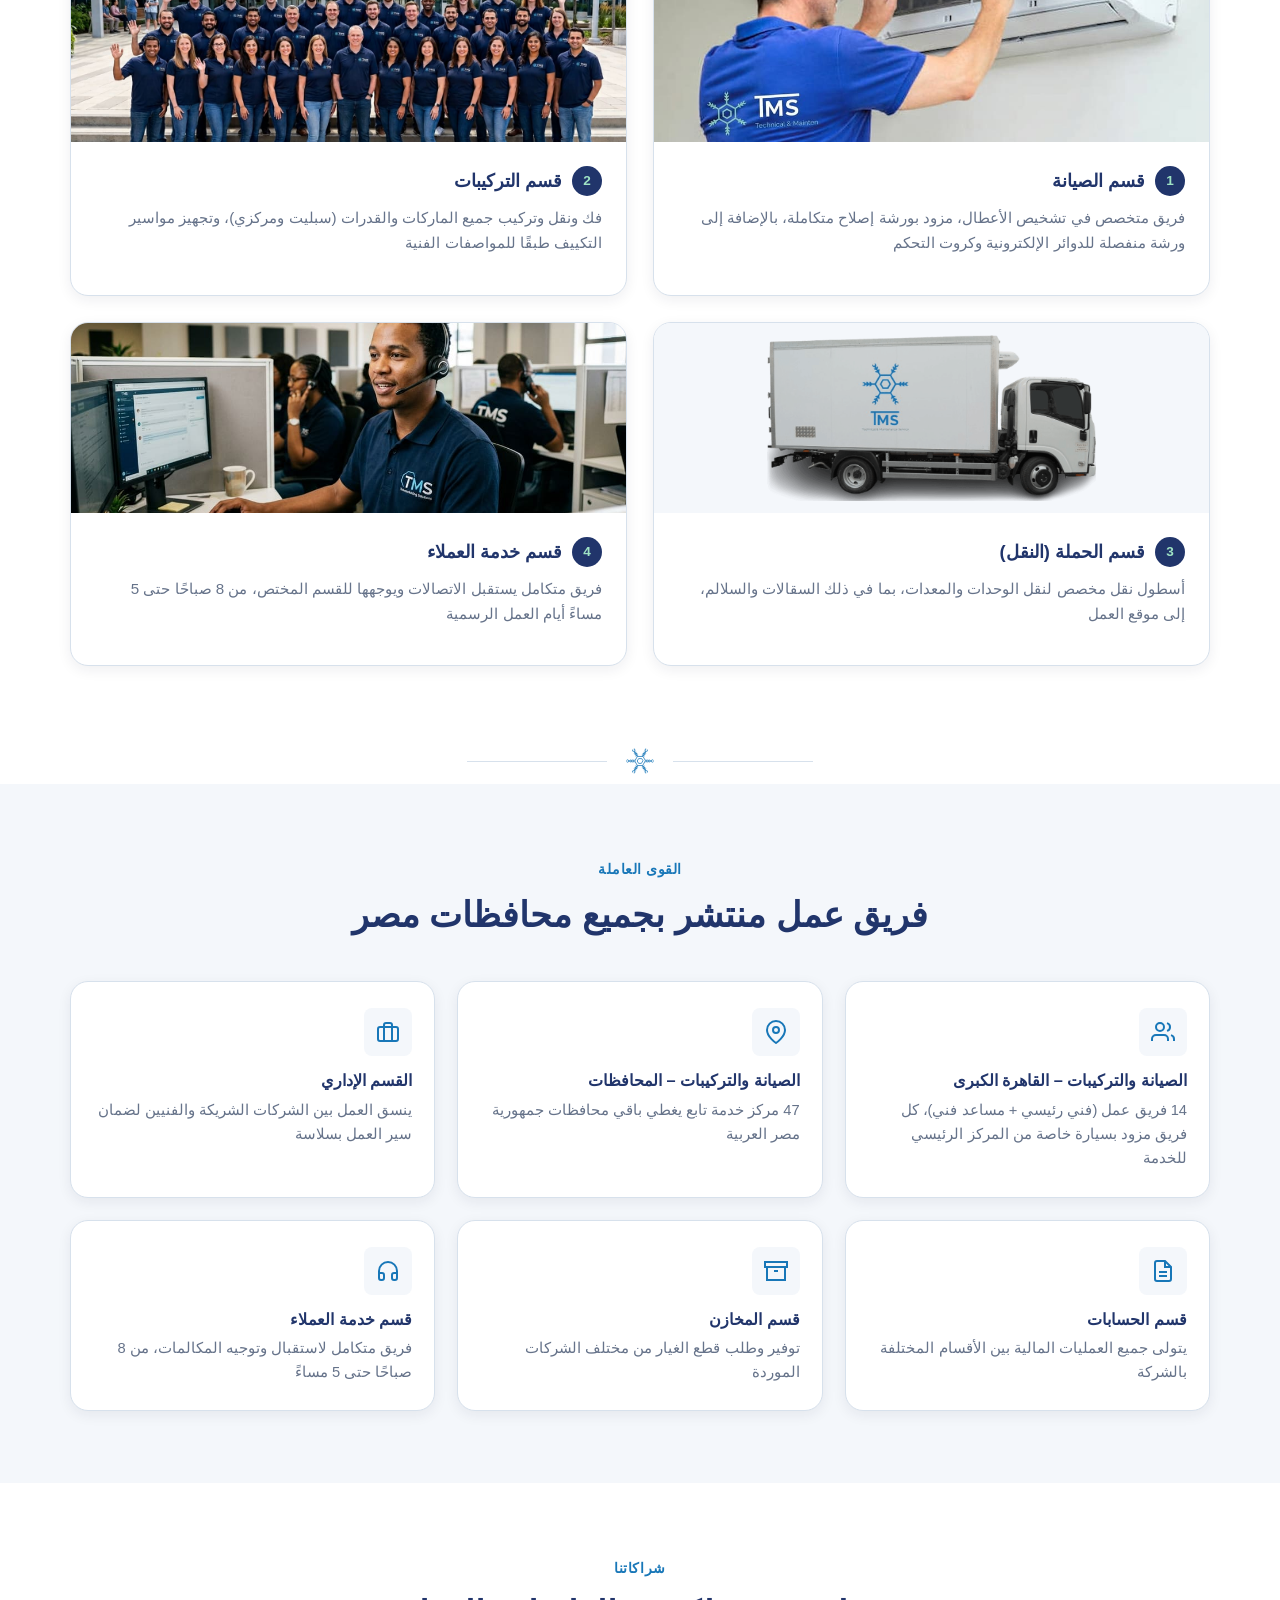
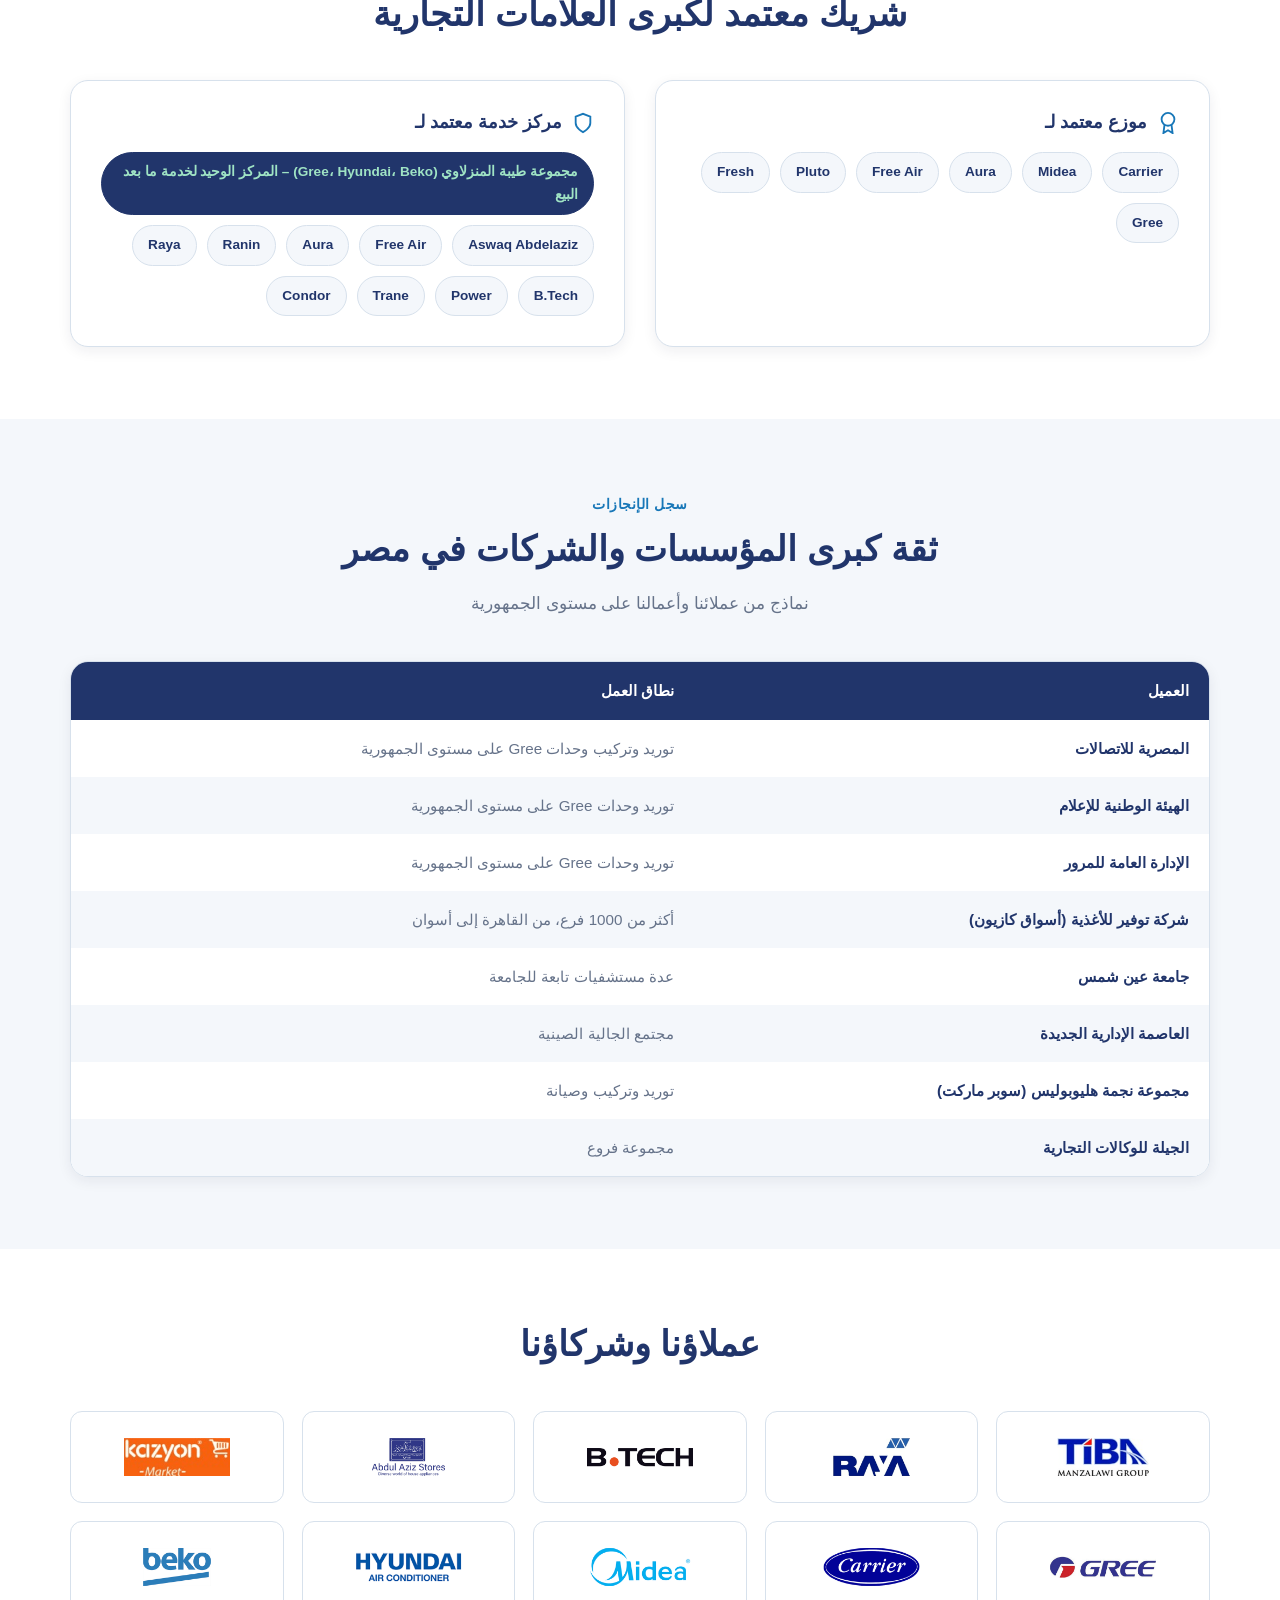
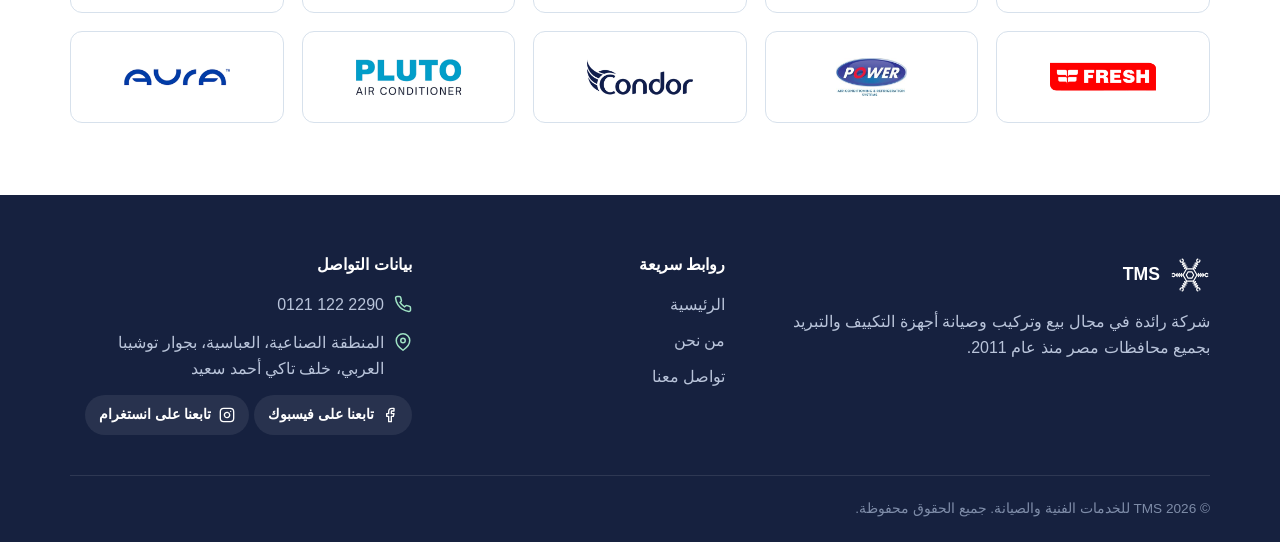
==== commit e1a8bd9d: "Refactor social links section in footer" ====
--- a/about.html
+++ b/about.html
@@ -307,10 +307,16 @@
           <svg viewBox="0 0 24 24" fill="none" stroke="currentColor" stroke-width="2"><path d="M21 10c0 7-9 13-9 13s-9-6-9-13a9 9 0 0 1 18 0z"/><circle cx="12" cy="10" r="3"/></svg>
           <span data-i18n="contact.addressValue">المنطقة الصناعية، العباسية</span>
         </div>
-        <a class="social-link" href="https://www.facebook.com/technichalandmaintenanceservice" target="_blank" rel="noopener">
-          <svg viewBox="0 0 24 24" fill="none" stroke="currentColor" stroke-width="2" stroke-linecap="round" stroke-linejoin="round"><path d="M18 2h-3a5 5 0 0 0-5 5v3H7v4h3v8h4v-8h3l1-4h-4V7a1 1 0 0 1 1-1h3z"/></svg>
-          <span data-i18n="footer.follow">تابعنا على فيسبوك</span>
-        </a>
+        <div class="social-links">
+          <a class="social-link" href="https://www.facebook.com/technichalandmaintenanceservice" target="_blank" rel="noopener">
+            <svg viewBox="0 0 24 24" fill="none" stroke="currentColor" stroke-width="2" stroke-linecap="round" stroke-linejoin="round"><path d="M18 2h-3a5 5 0 0 0-5 5v3H7v4h3v8h4v-8h3l1-4h-4V7a1 1 0 0 1 1-1h3z"/></svg>
+            <span data-i18n="footer.follow">تابعنا على فيسبوك</span>
+          </a>
+          <a class="social-link" href="https://www.instagram.com/tms_services_eg/" target="_blank" rel="noopener">
+            <svg viewBox="0 0 24 24" fill="none" stroke="currentColor" stroke-width="2" stroke-linecap="round" stroke-linejoin="round"><rect x="2" y="2" width="20" height="20" rx="5" ry="5"/><path d="M16 11.37A4 4 0 1 1 12.63 8 4 4 0 0 1 16 11.37z"/><line x1="17.5" y1="6.5" x2="17.51" y2="6.5"/></svg>
+            <span data-i18n="footer.followInstagram">تابعنا على انستغرام</span>
+          </a>
+        </div>
       </div>
     </div>
     <div class="footer-bottom">
--- a/css/style.css
+++ b/css/style.css
@@ -0,0 +1,696 @@
+/* ===================================================================
+   TMS – Technical & Maintenance Service stylesheet
+   Logical properties are used throughout so the layout mirrors
+   automatically between Arabic (RTL) and English (LTR) via [dir].
+   =================================================================== */
+
+:root {
+  --navy: #21356B;
+  --navy-dark: #16213f;
+  --blue: #1877B8;
+  --blue-light: #3E8BC4;
+  --mint: #9FE3C4;
+  --white: #FFFFFF;
+  --off-white: #F4F7FB;
+  --gray-100: #EAF0F7;
+  --gray-300: #D7E1EC;
+  --gray-500: #66738A;
+  --text: #182238;
+  --radius-lg: 18px;
+  --radius-md: 12px;
+  --radius-sm: 8px;
+  --shadow-sm: 0 4px 14px rgba(22, 33, 63, 0.07);
+  --shadow-md: 0 12px 32px rgba(22, 33, 63, 0.12);
+  --container: 1180px;
+  --header-h: 92px;
+}
+
+*, *::before, *::after { box-sizing: border-box; }
+html { scroll-behavior: smooth; }
+
+body {
+  margin: 0;
+  font-family: "Cairo", "Segoe UI", Tahoma, sans-serif;
+  color: var(--text);
+  background: var(--white);
+  line-height: 1.65;
+  -webkit-font-smoothing: antialiased;
+}
+
+img { max-width: 100%; display: block; }
+
+h1, h2, h3, h4 {
+  font-family: "Cairo", sans-serif;
+  font-weight: 800;
+  line-height: 1.3;
+  margin: 0 0 0.5em;
+  color: var(--navy);
+}
+
+p { margin: 0 0 1em; }
+a { color: var(--blue); text-decoration: none; }
+ul { margin: 0; padding: 0; list-style: none; }
+
+.container {
+  width: 100%;
+  max-width: var(--container);
+  margin-inline: auto;
+  padding-inline: 20px;
+}
+
+section { padding-block: 72px; }
+
+.section-head {
+  text-align: center;
+  max-width: 700px;
+  margin-inline: auto;
+  margin-block-end: 44px;
+}
+.section-head .eyebrow {
+  display: inline-block;
+  color: var(--blue);
+  font-weight: 700;
+  font-size: 0.85rem;
+  letter-spacing: 0.04em;
+  text-transform: uppercase;
+  margin-block-end: 10px;
+}
+.section-head h2 { font-size: clamp(1.6rem, 3vw, 2.2rem); }
+.section-head p { color: var(--gray-500); font-size: 1.05rem; }
+
+.bg-off { background: var(--off-white); }
+.bg-navy { background: var(--navy); color: var(--white); }
+.bg-navy h2, .bg-navy h3, .bg-navy h4 { color: var(--white); }
+
+/* ---------- buttons ---------- */
+.btn {
+  display: inline-flex;
+  align-items: center;
+  gap: 8px;
+  padding: 14px 30px;
+  border-radius: 999px;
+  font-weight: 700;
+  font-size: 1rem;
+  border: 2px solid transparent;
+  cursor: pointer;
+  transition: transform 0.15s ease, box-shadow 0.15s ease, background 0.15s ease, color .15s ease;
+  font-family: inherit;
+}
+.btn-primary { background: var(--blue); color: var(--white); }
+.btn-primary:hover { background: var(--blue-light); transform: translateY(-2px); box-shadow: var(--shadow-md); color: var(--white); }
+.btn-outline { background: transparent; border-color: var(--white); color: var(--white); }
+.btn-outline:hover { background: var(--white); color: var(--navy); transform: translateY(-2px); }
+.btn-navy { background: var(--white); color: var(--navy); }
+.btn-navy:hover { background: var(--mint); color: var(--navy-dark); transform: translateY(-2px); }
+.btn-block { width: 100%; justify-content: center; }
+
+/* ---------- header / nav ---------- */
+.site-header {
+  position: sticky;
+  top: 0;
+  z-index: 100;
+  height: var(--header-h);
+  background: rgba(255, 255, 255, 0.92);
+  backdrop-filter: saturate(180%) blur(10px);
+  border-block-end: 1px solid var(--gray-300);
+}
+.site-header .container {
+  height: 100%;
+  display: flex;
+  align-items: center;
+  justify-content: space-between;
+  gap: 16px;
+}
+.brand {
+  display: flex;
+  align-items: center;
+  gap: 10px;
+  font-weight: 800;
+  color: var(--navy);
+}
+.brand-logo { height: 68px; width: auto; }
+
+.main-nav {
+  display: flex;
+  align-items: center;
+  gap: 30px;
+}
+.main-nav ul { display: flex; align-items: center; gap: 28px; }
+.main-nav a {
+  color: var(--text);
+  font-weight: 600;
+  font-size: 0.98rem;
+  position: relative;
+  padding-block: 6px;
+}
+.main-nav a::after {
+  content: "";
+  position: absolute;
+  inset-inline-start: 0;
+  bottom: 0;
+  width: 0;
+  height: 2px;
+  background: var(--blue);
+  transition: width 0.2s ease;
+}
+.main-nav a:hover::after,
+.main-nav a[aria-current="page"]::after { width: 100%; }
+.main-nav a[aria-current="page"] { color: var(--blue); }
+
+.nav-actions { display: flex; align-items: center; gap: 12px; }
+
+.lang-toggle {
+  border: 2px solid var(--navy);
+  background: transparent;
+  color: var(--navy);
+  font-family: inherit;
+  font-weight: 700;
+  font-size: 0.85rem;
+  padding: 8px 16px;
+  border-radius: 999px;
+  cursor: pointer;
+  transition: background 0.15s ease, color 0.15s ease;
+  white-space: nowrap;
+}
+.lang-toggle:hover { background: var(--navy); color: var(--white); }
+
+.nav-burger {
+  display: none;
+  flex-direction: column;
+  justify-content: center;
+  gap: 5px;
+  width: 40px;
+  height: 40px;
+  border: none;
+  background: transparent;
+  cursor: pointer;
+  padding: 0;
+}
+.nav-burger span { display: block; height: 2px; width: 100%; background: var(--navy); border-radius: 2px; }
+
+.mobile-controls { display: none; align-items: center; gap: 10px; }
+
+/* ---------- whatsapp floating badge ---------- */
+.whatsapp-fab {
+  position: fixed;
+  bottom: 24px;
+  right: 24px;
+  width: 58px;
+  height: 58px;
+  border-radius: 50%;
+  background: #25D366;
+  display: flex;
+  align-items: center;
+  justify-content: center;
+  box-shadow: 0 8px 20px rgba(37,211,102,0.4), 0 2px 8px rgba(0,0,0,0.15);
+  z-index: 200;
+  transition: transform 0.15s ease, box-shadow 0.15s ease;
+}
+.whatsapp-fab:hover {
+  transform: translateY(-3px) scale(1.05);
+  box-shadow: 0 12px 26px rgba(37,211,102,0.5), 0 4px 10px rgba(0,0,0,0.18);
+}
+.whatsapp-fab svg { width: 30px; height: 30px; fill: var(--white); }
+@media (max-width: 480px) {
+  .whatsapp-fab { width: 52px; height: 52px; bottom: 18px; right: 18px; }
+  .whatsapp-fab svg { width: 26px; height: 26px; }
+}
+
+/* ---------- hero ---------- */
+.hero {
+  background: linear-gradient(155deg, var(--navy) 0%, var(--navy-dark) 60%, #0e1730 100%);
+  color: var(--white);
+  padding-block-start: 84px;
+  padding-block-end: 0;
+  position: relative;
+  overflow: clip;
+}
+.hero .container {
+  display: flex;
+  flex-direction: column;
+  align-items: center;
+  text-align: center;
+  padding-block-end: 60px;
+}
+.hero-icon { width: 78px; height: 78px; margin-block-end: 22px; }
+.hero h1 {
+  color: var(--white);
+  font-size: clamp(1.9rem, 4.4vw, 3.1rem);
+  max-width: 900px;
+  margin-block-end: 18px;
+}
+.hero .sub {
+  color: #C7D3E8;
+  font-size: clamp(1rem, 1.6vw, 1.2rem);
+  max-width: 680px;
+  margin-block-end: 34px;
+}
+.hero .cta-row { display: flex; gap: 16px; flex-wrap: wrap; justify-content: center; margin-block-end: 8px; }
+
+.stat-bar {
+  background: rgba(255,255,255,0.06);
+  border-block-start: 1px solid rgba(255,255,255,0.14);
+}
+.stat-bar .container {
+  display: grid;
+  grid-template-columns: repeat(3, 1fr);
+  text-align: center;
+  padding-block: 30px;
+}
+.stat-bar .stat + .stat { border-inline-start: 1px solid rgba(255,255,255,0.16); }
+.stat b {
+  display: block;
+  font-size: clamp(1.8rem, 3.4vw, 2.6rem);
+  color: var(--mint);
+  font-weight: 800;
+}
+.stat span { color: #C7D3E8; font-size: 0.9rem; font-weight: 600; }
+
+/* ---------- services cards ---------- */
+.cards-grid {
+  display: grid;
+  grid-template-columns: repeat(4, 1fr);
+  gap: 24px;
+}
+.card {
+  background: var(--white);
+  border: 1px solid var(--gray-300);
+  border-radius: var(--radius-lg);
+  padding: 30px 24px;
+  box-shadow: var(--shadow-sm);
+  transition: transform 0.2s ease, box-shadow 0.2s ease;
+}
+.card:hover { transform: translateY(-4px); box-shadow: var(--shadow-md); }
+.card .icon-badge {
+  width: 56px; height: 56px;
+  border-radius: var(--radius-md);
+  background: linear-gradient(135deg, var(--blue), var(--blue-light));
+  display: flex; align-items: center; justify-content: center;
+  margin-block-end: 18px;
+}
+.card .icon-badge svg { width: 28px; height: 28px; stroke: var(--white); }
+.card h3 { font-size: 1.15rem; margin-block-end: 8px; }
+.card p { color: var(--gray-500); font-size: 0.95rem; margin: 0; }
+
+/* ---------- brand logo strip ---------- */
+.brand-grid {
+  display: grid;
+  grid-template-columns: repeat(5, 1fr);
+  gap: 18px;
+}
+.brand-tile {
+  background: var(--white);
+  border: 1px solid var(--gray-300);
+  border-radius: var(--radius-md);
+  height: 92px;
+  display: flex;
+  align-items: center;
+  justify-content: center;
+  padding: 14px;
+  transition: transform .2s ease, box-shadow .2s ease;
+}
+.brand-tile:hover { transform: translateY(-3px); box-shadow: var(--shadow-sm); }
+.brand-tile img { max-height: 46px; max-width: 100%; object-fit: contain; }
+.brand-tile.text-badge {
+  font-weight: 800;
+  color: var(--navy);
+  font-size: 1.05rem;
+  letter-spacing: 0.02em;
+}
+
+/* ---------- trust / track record teaser ---------- */
+.trust-block {
+  display: grid;
+  grid-template-columns: 1.1fr 1fr;
+  gap: 50px;
+  align-items: center;
+}
+.trust-block .badge-line {
+  display: inline-flex;
+  align-items: center;
+  gap: 10px;
+  background: rgba(24, 119, 184, 0.1);
+  color: var(--blue);
+  font-weight: 700;
+  font-size: 0.85rem;
+  padding: 8px 16px;
+  border-radius: 999px;
+  margin-block-end: 16px;
+}
+.client-list {
+  display: grid;
+  gap: 14px;
+}
+.client-list li {
+  display: flex;
+  align-items: flex-start;
+  gap: 12px;
+  background: var(--white);
+  border: 1px solid var(--gray-300);
+  border-radius: var(--radius-md);
+  padding: 16px 18px;
+  box-shadow: var(--shadow-sm);
+}
+.client-list .dot {
+  flex: none;
+  width: 10px; height: 10px;
+  border-radius: 50%;
+  background: var(--blue-light);
+  margin-block-start: 6px;
+}
+.client-list strong { color: var(--navy); display: block; }
+.client-list span { color: var(--gray-500); font-size: 0.92rem; }
+
+/* ---------- footer ---------- */
+.site-footer {
+  background: var(--navy-dark);
+  color: #B9C4DA;
+  padding-block-start: 60px;
+}
+.footer-grid {
+  display: grid;
+  grid-template-columns: 1.3fr 0.8fr 1fr;
+  gap: 40px;
+  padding-block-end: 40px;
+  border-block-end: 1px solid rgba(255,255,255,0.1);
+}
+.footer-brand { display: flex; align-items: center; gap: 10px; margin-block-end: 14px; }
+.footer-brand img { height: 40px; }
+.footer-brand strong { color: var(--white); font-size: 1.1rem; }
+.site-footer h4 { color: var(--white); font-size: 1rem; margin-block-end: 16px; }
+.site-footer ul li { margin-block-end: 10px; }
+.site-footer a { color: #B9C4DA; }
+.site-footer a:hover { color: var(--mint); }
+.footer-contact-item { display: flex; align-items: flex-start; gap: 10px; margin-block-end: 12px; }
+.footer-contact-item svg { flex: none; width: 18px; height: 18px; stroke: var(--mint); margin-block-start: 3px; }
+.footer-bottom {
+  display: flex;
+  justify-content: space-between;
+  align-items: center;
+  flex-wrap: wrap;
+  gap: 10px;
+  padding-block: 22px;
+  font-size: 0.85rem;
+  color: #7E8CA8;
+}
+.social-link {
+  display: inline-flex;
+  align-items: center;
+  gap: 8px;
+  color: var(--white) !important;
+  background: rgba(255,255,255,0.08);
+  padding: 8px 14px;
+  border-radius: 999px;
+  font-weight: 600;
+  font-size: 0.9rem;
+}
+.social-link:hover { background: var(--blue); }
+.social-link svg { width: 16px; height: 16px; }
+
+/* ---------- section divider (snowflake motif) ---------- */
+.divider {
+  display: flex;
+  align-items: center;
+  justify-content: center;
+  gap: 18px;
+  padding-block: 8px;
+}
+.divider::before, .divider::after {
+  content: "";
+  height: 1px;
+  flex: 1;
+  max-width: 140px;
+  background: var(--gray-300);
+}
+.divider img { width: 30px; height: 30px; opacity: 0.85; }
+
+/* ===================== ABOUT PAGE ===================== */
+.intro-block { display: grid; grid-template-columns: 1fr 1fr; gap: 50px; align-items: center; }
+.intro-block img { border-radius: var(--radius-lg); box-shadow: var(--shadow-md); }
+.stat-graphic {
+  background: linear-gradient(155deg, var(--navy) 0%, var(--navy-dark) 100%);
+  border-radius: var(--radius-lg);
+  box-shadow: var(--shadow-md);
+  padding: 48px 34px;
+  text-align: center;
+}
+.stat-graphic img { width: 84px; height: 84px; margin-inline: auto; margin-block-end: 30px; box-shadow: none; }
+.stat-graphic .grid { display: grid; grid-template-columns: repeat(3, 1fr); gap: 14px; }
+.stat-graphic .grid b { display: block; font-size: 1.7rem; font-weight: 800; color: var(--mint); }
+.stat-graphic .grid span { color: #C7D3E8; font-size: 0.78rem; font-weight: 600; display: block; margin-block-start: 4px; }
+.stat-graphic .grid div + div { border-inline-start: 1px solid rgba(255,255,255,0.15); }
+.tag-pill {
+  display: inline-block;
+  background: rgba(24,119,184,0.1);
+  color: var(--blue);
+  font-weight: 700;
+  font-size: 0.82rem;
+  padding: 7px 14px;
+  border-radius: 999px;
+  margin-block-end: 14px;
+}
+.check-list { display: grid; gap: 12px; margin-block-start: 18px; }
+.check-list li { display: flex; align-items: flex-start; gap: 10px; }
+.check-list li svg { flex: none; width: 20px; height: 20px; stroke: var(--blue); margin-block-start: 2px; }
+.note-box {
+  margin-block-start: 24px;
+  background: var(--off-white);
+  border-inline-start: 4px solid var(--blue-light);
+  border-radius: var(--radius-sm);
+  padding: 16px 20px;
+  color: var(--gray-500);
+  font-size: 0.95rem;
+}
+
+.dept-grid { display: grid; grid-template-columns: repeat(2, 1fr); gap: 26px; }
+.dept-card {
+  background: var(--white);
+  border: 1px solid var(--gray-300);
+  border-radius: var(--radius-lg);
+  overflow: hidden;
+  box-shadow: var(--shadow-sm);
+  display: flex;
+  flex-direction: column;
+}
+.dept-card .photo { height: 190px; overflow: hidden; background: var(--gray-100); }
+.dept-card .photo img { width: 100%; height: 100%; object-fit: cover; }
+.dept-card .body { padding: 24px; }
+.dept-card h3 { font-size: 1.15rem; display: flex; align-items: center; gap: 10px; }
+.dept-card h3 .num {
+  display: inline-flex; align-items: center; justify-content: center;
+  width: 30px; height: 30px; border-radius: 50%;
+  background: var(--navy); color: var(--mint); font-size: 0.85rem; flex: none;
+}
+.dept-card p { color: var(--gray-500); font-size: 0.95rem; margin-block-start: 8px; }
+
+.labor-grid { display: grid; grid-template-columns: repeat(3, 1fr); gap: 22px; }
+.labor-card {
+  background: var(--white);
+  border: 1px solid var(--gray-300);
+  border-radius: var(--radius-lg);
+  padding: 26px 22px;
+  box-shadow: var(--shadow-sm);
+}
+.labor-card .icon-badge {
+  width: 48px; height: 48px;
+  border-radius: var(--radius-sm);
+  background: var(--off-white);
+  display: flex; align-items: center; justify-content: center;
+  margin-block-end: 14px;
+}
+.labor-card .icon-badge svg { width: 24px; height: 24px; stroke: var(--blue); }
+.labor-card h3 { font-size: 1.02rem; margin-block-end: 6px; }
+.labor-card p { color: var(--gray-500); font-size: 0.92rem; margin: 0; }
+
+.partner-cols { display: grid; grid-template-columns: 1fr 1fr; gap: 30px; }
+.partner-panel {
+  background: var(--white);
+  border: 1px solid var(--gray-300);
+  border-radius: var(--radius-lg);
+  padding: 30px;
+  box-shadow: var(--shadow-sm);
+}
+.partner-panel h3 {
+  font-size: 1.1rem;
+  display: flex; align-items: center; gap: 10px;
+  margin-block-end: 18px;
+}
+.partner-panel h3 svg { width: 22px; height: 22px; stroke: var(--blue); flex: none; }
+.tag-row { display: flex; flex-wrap: wrap; gap: 10px; }
+.tag-chip {
+  background: var(--off-white);
+  color: var(--navy);
+  font-weight: 700;
+  font-size: 0.85rem;
+  padding: 8px 15px;
+  border-radius: 999px;
+  border: 1px solid var(--gray-300);
+}
+.tag-chip.highlight { background: var(--navy); color: var(--mint); border-color: var(--navy); }
+
+.track-table-wrap { overflow-x: auto; border-radius: var(--radius-lg); box-shadow: var(--shadow-sm); border: 1px solid var(--gray-300); }
+table.track-table { width: 100%; border-collapse: collapse; min-width: 640px; background: var(--white); }
+table.track-table th, table.track-table td { padding: 16px 20px; text-align: start; font-size: 0.95rem; }
+table.track-table thead th { background: var(--navy); color: var(--white); font-weight: 700; }
+table.track-table tbody tr:nth-child(even) { background: var(--off-white); }
+table.track-table tbody td:first-child { font-weight: 700; color: var(--navy); }
+table.track-table tbody td { color: var(--gray-500); }
+
+.clients-grid {
+  display: grid;
+  grid-template-columns: repeat(5, 1fr);
+  gap: 18px;
+}
+
+/* ===================== CONTACT PAGE ===================== */
+.contact-wrap { display: grid; grid-template-columns: 1fr 1.1fr; gap: 44px; align-items: start; }
+.info-card {
+  background: var(--white);
+  border: 1px solid var(--gray-300);
+  border-radius: var(--radius-lg);
+  padding: 22px 24px;
+  box-shadow: var(--shadow-sm);
+  display: flex;
+  gap: 16px;
+  align-items: flex-start;
+  margin-block-end: 18px;
+}
+.info-card .icon-badge {
+  flex: none;
+  width: 50px; height: 50px;
+  border-radius: var(--radius-md);
+  background: linear-gradient(135deg, var(--blue), var(--blue-light));
+  display: flex; align-items: center; justify-content: center;
+}
+.info-card .icon-badge svg { width: 24px; height: 24px; stroke: var(--white); }
+.info-card h3 { font-size: 1rem; margin-block-end: 4px; }
+.info-card p { margin: 0; color: var(--gray-500); }
+.info-card a { color: var(--blue); font-weight: 700; }
+
+.map-embed {
+  border-radius: var(--radius-lg);
+  overflow: hidden;
+  border: 1px solid var(--gray-300);
+  height: 220px;
+  background: var(--gray-100);
+  display: flex;
+  align-items: center;
+  justify-content: center;
+  color: var(--gray-500);
+  text-align: center;
+  padding: 20px;
+  gap: 10px;
+  flex-direction: column;
+  margin-block-start: 4px;
+}
+.map-embed svg { width: 34px; height: 34px; stroke: var(--blue); }
+
+.contact-form {
+  background: var(--white);
+  border: 1px solid var(--gray-300);
+  border-radius: var(--radius-lg);
+  padding: 34px;
+  box-shadow: var(--shadow-md);
+}
+.form-group { margin-block-end: 20px; }
+.form-group label { display: block; font-weight: 700; margin-block-end: 8px; color: var(--navy); font-size: 0.95rem; }
+.form-group input,
+.form-group textarea {
+  width: 100%;
+  border: 1px solid var(--gray-300);
+  border-radius: var(--radius-sm);
+  padding: 13px 16px;
+  font-family: inherit;
+  font-size: 1rem;
+  background: var(--off-white);
+  color: var(--text);
+  transition: border-color .15s ease, background .15s ease;
+}
+.form-group input:focus,
+.form-group textarea:focus {
+  outline: none;
+  border-color: var(--blue);
+  background: var(--white);
+}
+.form-group textarea { resize: vertical; min-height: 120px; }
+.form-note { font-size: 0.85rem; color: var(--gray-500); margin-block-start: 10px; text-align: center; }
+.form-success {
+  display: none;
+  align-items: center;
+  gap: 10px;
+  background: rgba(159, 227, 196, 0.25);
+  border: 1px solid var(--mint);
+  color: #1c5c41;
+  padding: 14px 18px;
+  border-radius: var(--radius-sm);
+  margin-block-end: 18px;
+  font-weight: 600;
+  font-size: 0.95rem;
+}
+.form-success.show { display: flex; }
+.form-success svg { width: 20px; height: 20px; stroke: #1c5c41; flex: none; }
+
+.hours-strip {
+  display: flex;
+  align-items: center;
+  gap: 14px;
+  background: var(--navy);
+  color: var(--white);
+  border-radius: var(--radius-lg);
+  padding: 22px 26px;
+  margin-block-end: 34px;
+}
+.hours-strip svg { width: 30px; height: 30px; stroke: var(--mint); flex: none; }
+.hours-strip strong { display: block; color: var(--mint); font-size: 0.85rem; }
+
+/* ---------- page hero (simple, for about/contact) ---------- */
+.page-hero {
+  background: linear-gradient(155deg, var(--navy) 0%, var(--navy-dark) 70%);
+  color: var(--white);
+  padding-block: 60px;
+  text-align: center;
+}
+.page-hero h1 { color: var(--white); font-size: clamp(1.7rem, 3.6vw, 2.6rem); margin-block-end: 10px; }
+.page-hero p { color: #C7D3E8; max-width: 640px; margin-inline: auto; font-size: 1.05rem; }
+.page-hero img { width: 56px; height: 56px; margin-inline: auto; margin-block-end: 18px; }
+
+/* ---------- responsive ---------- */
+@media (max-width: 980px) {
+  .cards-grid { grid-template-columns: repeat(2, 1fr); }
+  .brand-grid { grid-template-columns: repeat(4, 1fr); }
+  .trust-block { grid-template-columns: 1fr; }
+  .dept-grid { grid-template-columns: 1fr; }
+  .labor-grid { grid-template-columns: repeat(2, 1fr); }
+  .partner-cols { grid-template-columns: 1fr; }
+  .clients-grid { grid-template-columns: repeat(4, 1fr); }
+  .contact-wrap { grid-template-columns: 1fr; }
+  .intro-block { grid-template-columns: 1fr; }
+  .intro-block .img-col { order: -1; }
+  .footer-grid { grid-template-columns: 1fr 1fr; }
+}
+
+@media (max-width: 700px) {
+  section { padding-block: 52px; }
+  .main-nav { position: fixed; inset-inline: 0; top: var(--header-h); background: var(--white); flex-direction: column; align-items: stretch; padding: 20px; gap: 0; border-block-end: 1px solid var(--gray-300); box-shadow: var(--shadow-md); transform: translateY(-8px); opacity: 0; pointer-events: none; transition: transform .2s ease, opacity .2s ease; }
+  .main-nav.open { transform: translateY(0); opacity: 1; pointer-events: auto; }
+  .main-nav ul { flex-direction: column; align-items: stretch; gap: 4px; }
+  .main-nav ul li a { display: block; padding: 12px 6px; }
+  .nav-actions { flex-direction: column-reverse; align-items: stretch; width: 100%; gap: 10px; }
+  .nav-burger { display: flex; }
+  .mobile-controls { display: flex; }
+  .mobile-controls .lang-toggle { padding: 6px 12px; font-size: 0.78rem; }
+  .cards-grid { grid-template-columns: 1fr; }
+  .brand-grid { grid-template-columns: repeat(3, 1fr); }
+  .stat-bar .container { grid-template-columns: 1fr; gap: 18px; }
+  .stat-bar .stat + .stat { border-inline-start: none; border-block-start: 1px solid rgba(255,255,255,0.16); padding-block-start: 18px; }
+  .labor-grid { grid-template-columns: 1fr; }
+  .clients-grid { grid-template-columns: repeat(3, 1fr); }
+  .footer-grid { grid-template-columns: 1fr; gap: 30px; }
+  table.track-table th, table.track-table td { padding: 12px 14px; font-size: 0.88rem; }
+}
+
+@media (max-width: 480px) {
+  .brand-grid, .clients-grid { grid-template-columns: repeat(2, 1fr); }
+  .hero-icon, .page-hero img { width: 60px; height: 60px; }
+  .contact-form { padding: 24px; }
+}
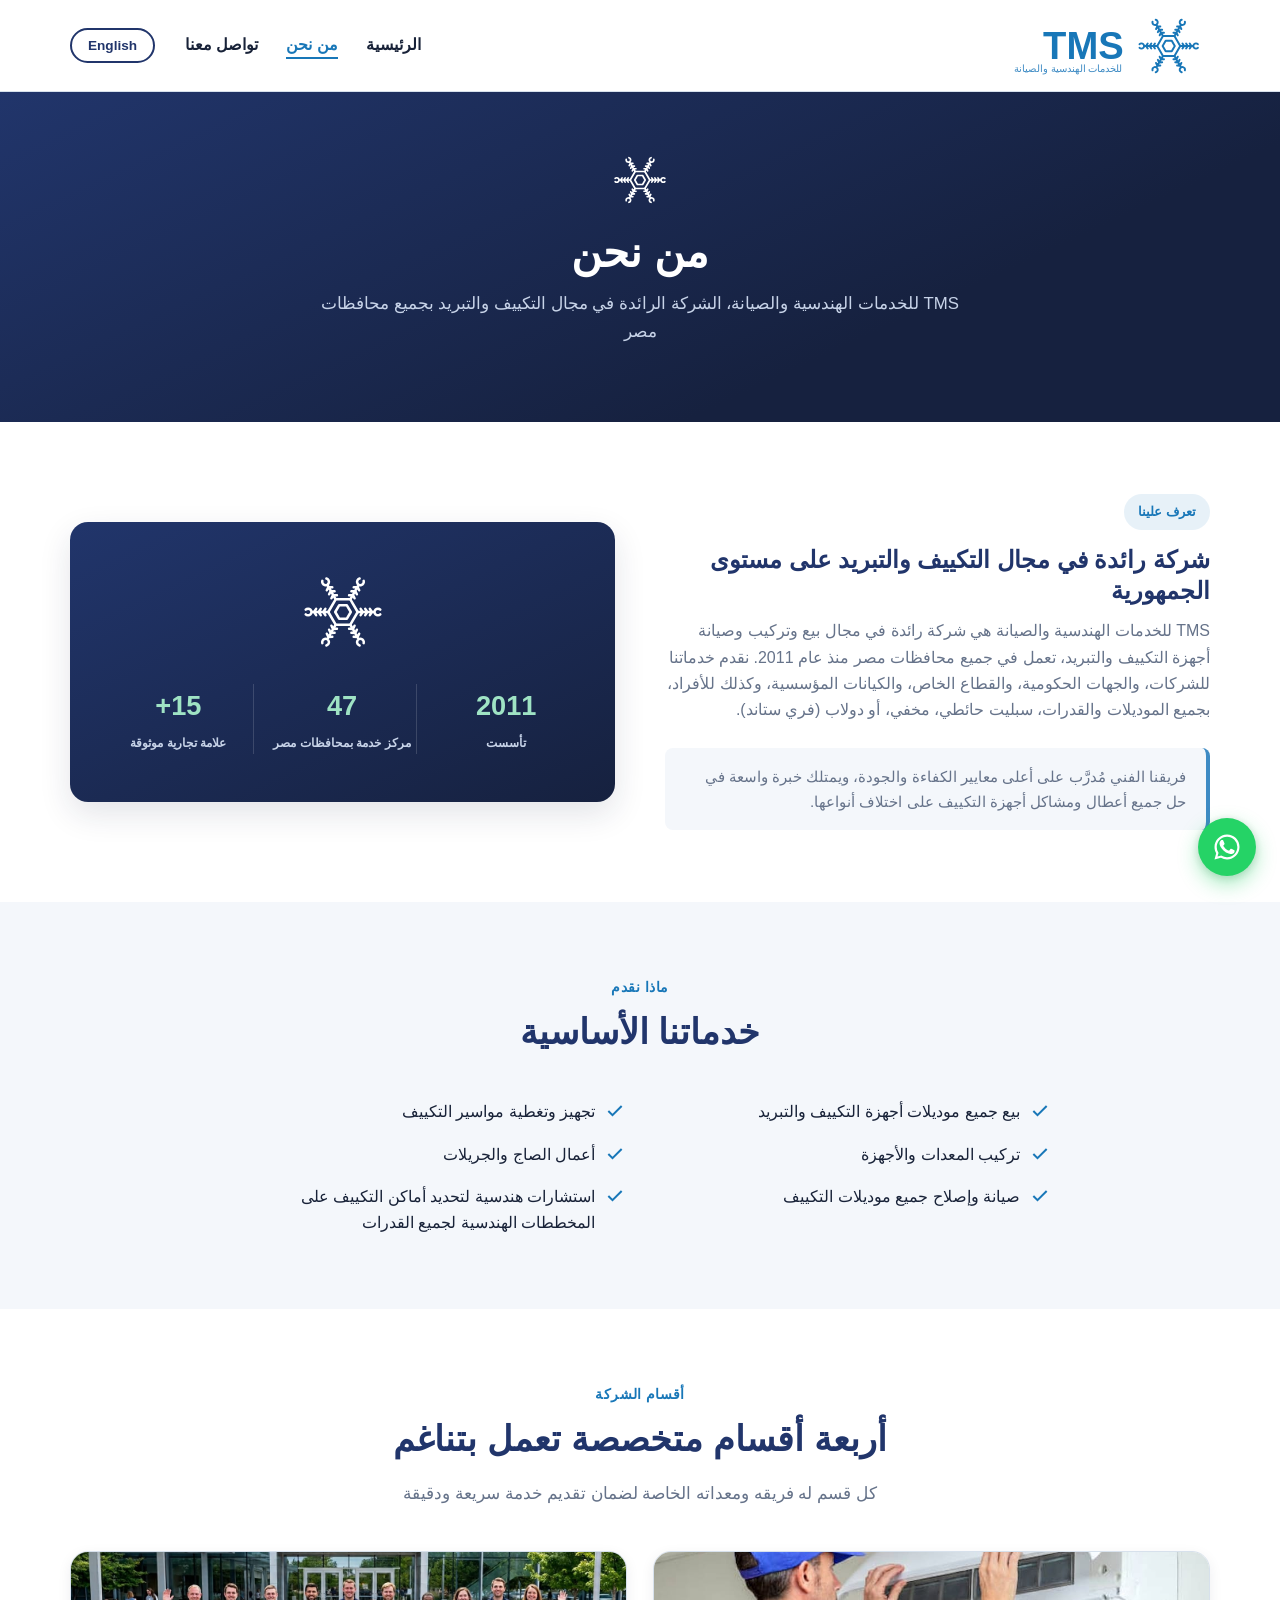
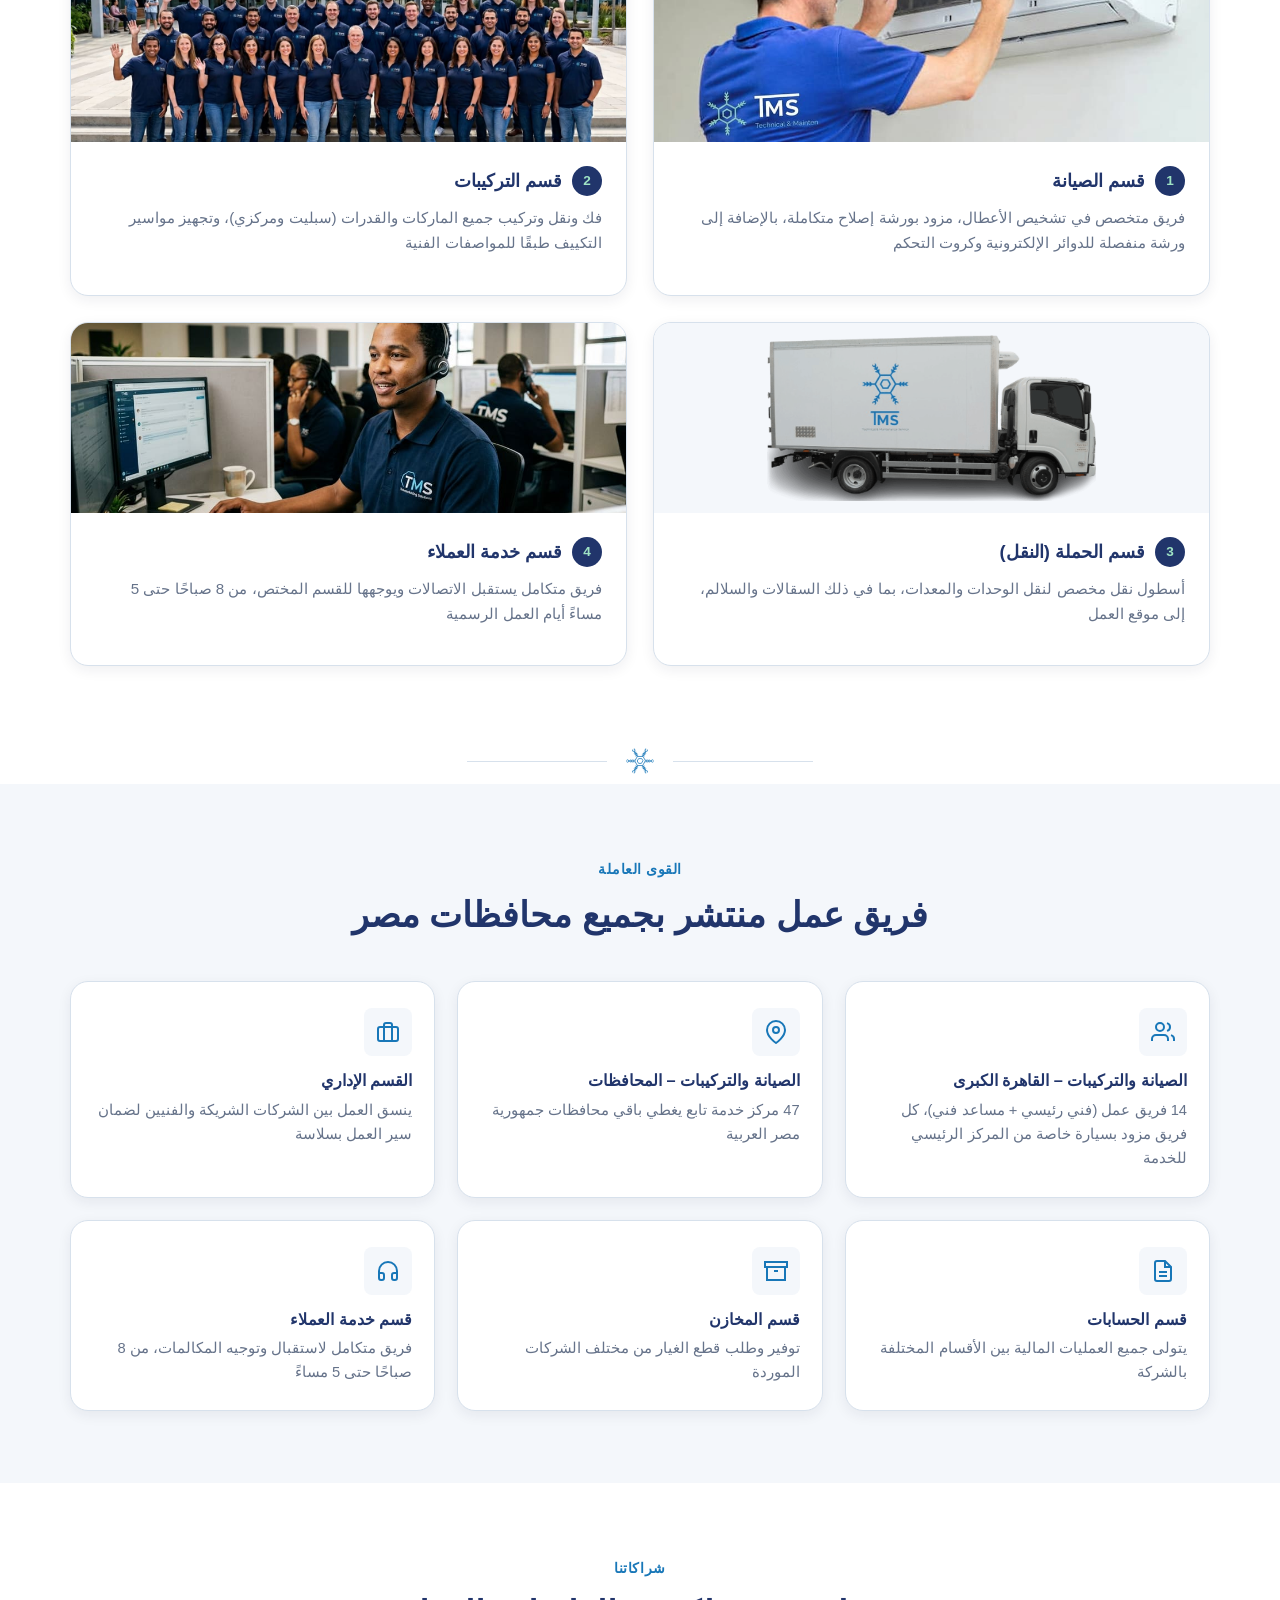
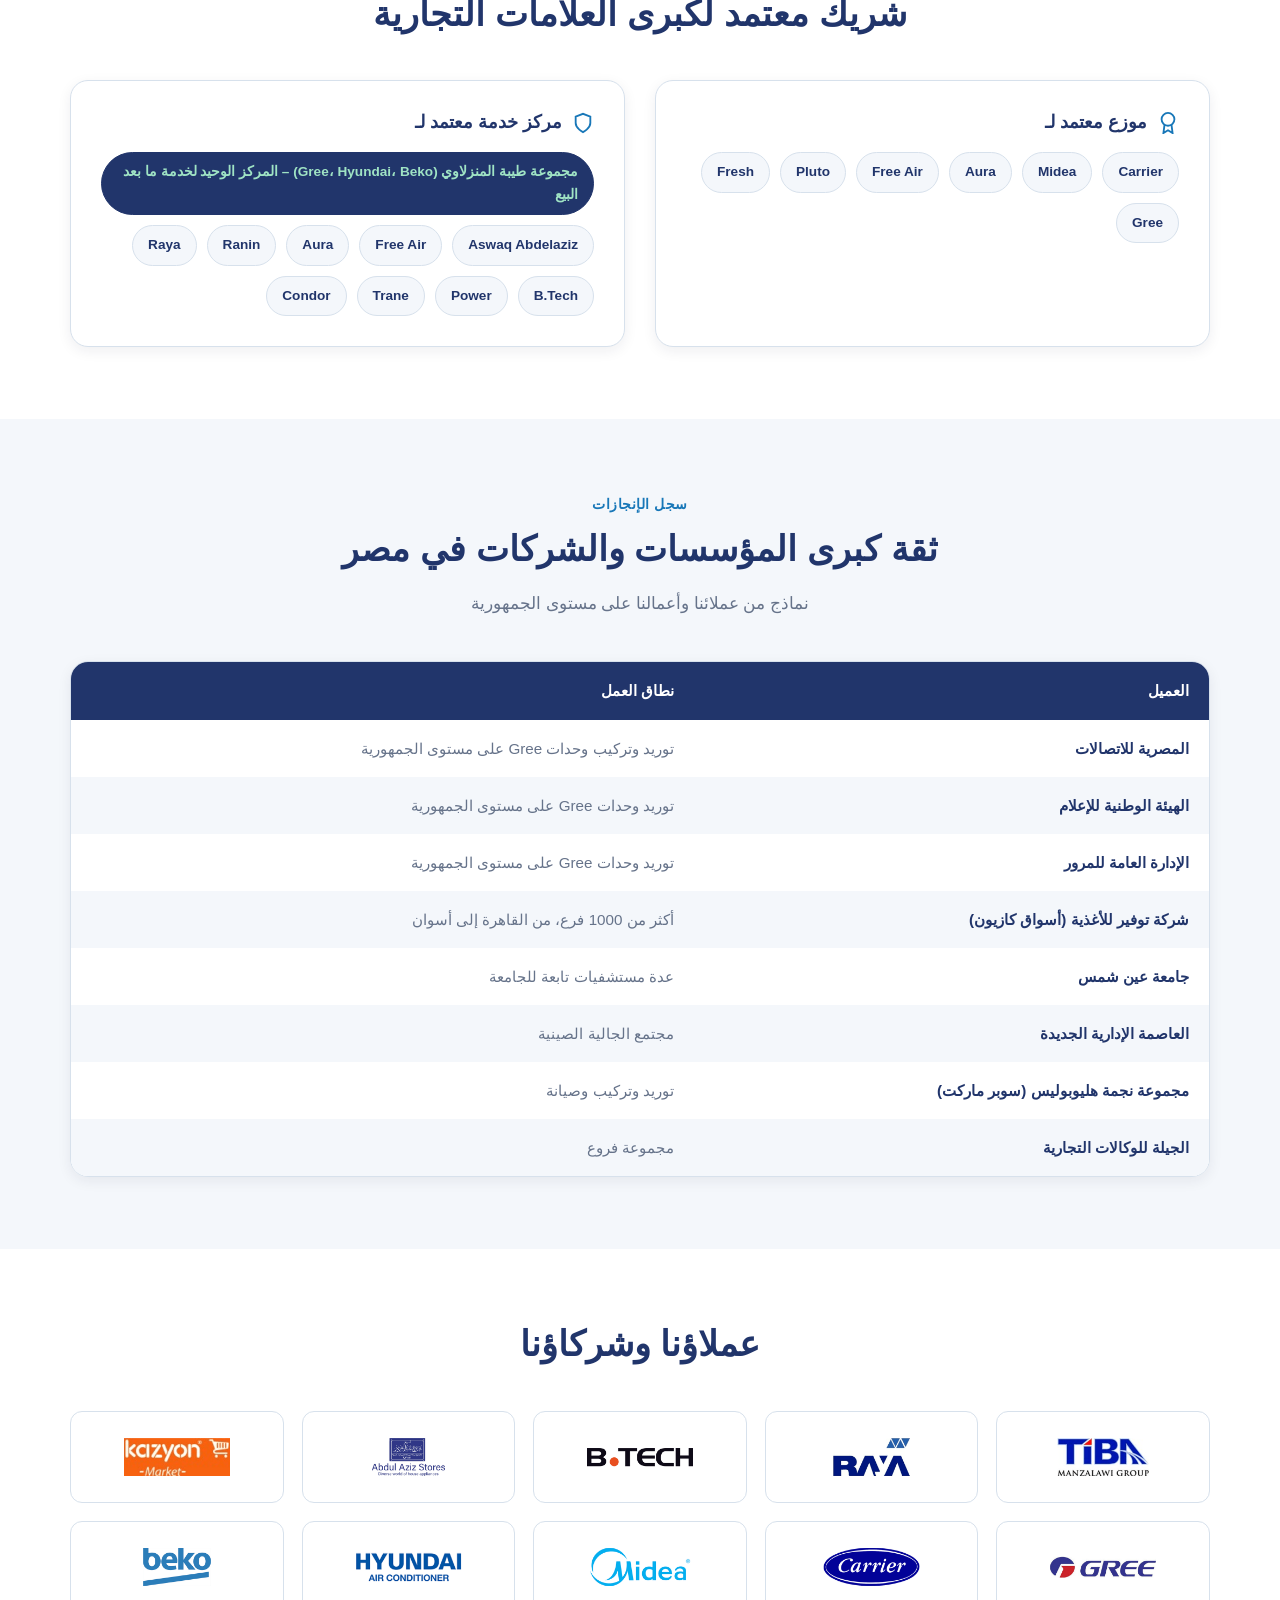
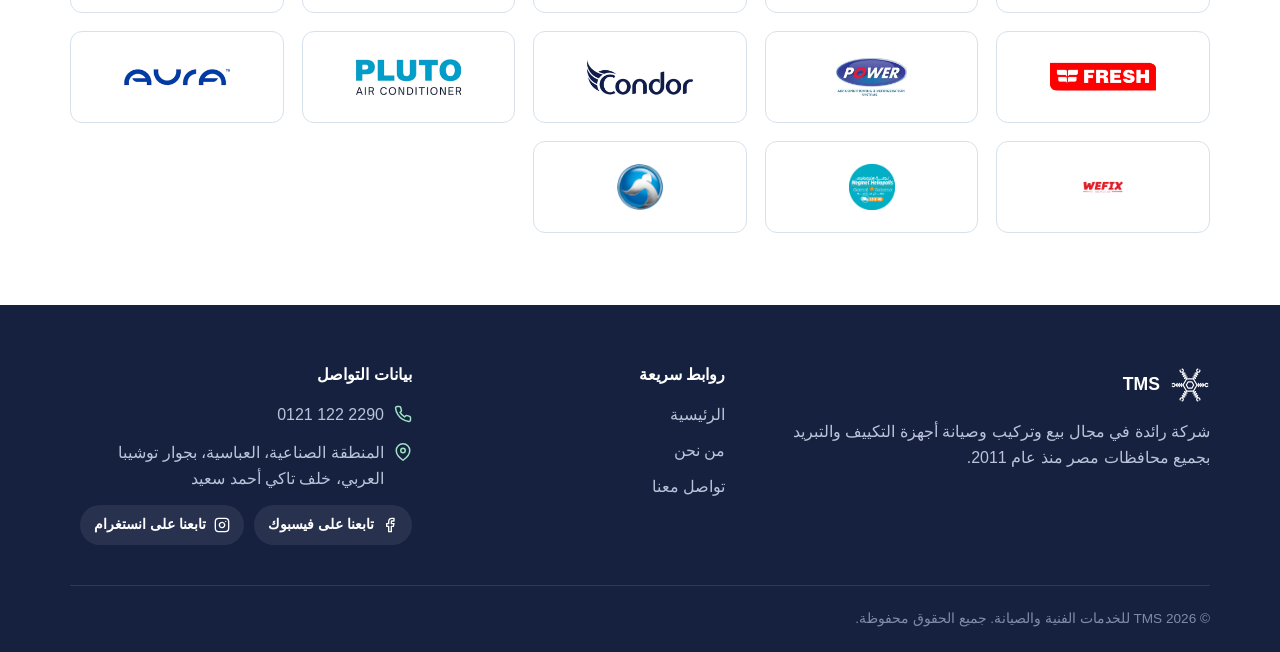
==== commit 4fb0c6c8: "edits" ====
--- a/about.html
+++ b/about.html
@@ -17,7 +17,7 @@
 <header class="site-header">
   <div class="container">
     <a href="index.html" class="brand">
-      <img class="brand-logo" src="assets/logo/TMS-arabic-horizontal-blue-noline.svg" data-logo-ar="assets/logo/TMS-arabic-horizontal-blue-noline.svg" data-logo-en="assets/logo/TMS-horizontal-blue-noline.svg" alt="TMS Technical &amp; Maintenance Service">
+      <img class="brand-logo" src="assets/logo/TMS-english-horizontal-blue-noline.svg" data-logo-ar="assets/logo/TMS-arabic-horizontal-blue-noline.svg" data-logo-en="assets/logo/TMS-english-horizontal-blue-noline.svg" alt="TMS Technical &amp; Maintenance Service">
     </a>
     <nav class="main-nav" id="main-nav">
       <ul>
@@ -273,6 +273,9 @@
         <div class="brand-tile"><img src="assets/brands/condor-sm.png" alt="Condor"></div>
         <div class="brand-tile"><img src="assets/brands/pluto-sm.png" alt="Pluto"></div>
         <div class="brand-tile"><img src="assets/brands/aura-sm.png" alt="Aura"></div>
+        <div class="brand-tile"><img src="assets/clients/wefix.png" alt="Wefix"></div>
+        <div class="brand-tile"><img src="assets/clients/negma heliopolis.jpg" alt="Negma-Heliopilis"></div>
+        <div class="brand-tile"><img src="assets/brands/whitewhale.png" alt="Whitewhale"></div>
       </div>
     </div>
   </section>
--- a/css/style.css
+++ b/css/style.css
@@ -393,6 +393,7 @@
   font-size: 0.85rem;
   color: #7E8CA8;
 }
+.social-links { display: flex; flex-wrap: wrap; gap: 10px; }
 .social-link {
   display: inline-flex;
   align-items: center;
@@ -571,19 +572,11 @@
   border-radius: var(--radius-lg);
   overflow: hidden;
   border: 1px solid var(--gray-300);
-  height: 220px;
+  height: 280px;
   background: var(--gray-100);
-  display: flex;
-  align-items: center;
-  justify-content: center;
-  color: var(--gray-500);
-  text-align: center;
-  padding: 20px;
-  gap: 10px;
-  flex-direction: column;
   margin-block-start: 4px;
 }
-.map-embed svg { width: 34px; height: 34px; stroke: var(--blue); }
+.map-embed iframe { width: 100%; height: 100%; border: 0; display: block; }
 
 .contact-form {
   background: var(--white);
@@ -592,6 +585,7 @@
   padding: 34px;
   box-shadow: var(--shadow-md);
 }
+.hidden-field { display: none; }
 .form-group { margin-block-end: 20px; }
 .form-group label { display: block; font-weight: 700; margin-block-end: 8px; color: var(--navy); font-size: 0.95rem; }
 .form-group input,
@@ -629,6 +623,22 @@
 }
 .form-success.show { display: flex; }
 .form-success svg { width: 20px; height: 20px; stroke: #1c5c41; flex: none; }
+
+.form-error {
+  display: none;
+  align-items: center;
+  gap: 10px;
+  background: rgba(220, 38, 38, 0.08);
+  border: 1px solid #dc2626;
+  color: #991b1b;
+  padding: 14px 18px;
+  border-radius: var(--radius-sm);
+  margin-block-end: 18px;
+  font-weight: 600;
+  font-size: 0.95rem;
+}
+.form-error.show { display: flex; }
+.form-error svg { width: 20px; height: 20px; stroke: #991b1b; flex: none; }
 
 .hours-strip {
   display: flex;
